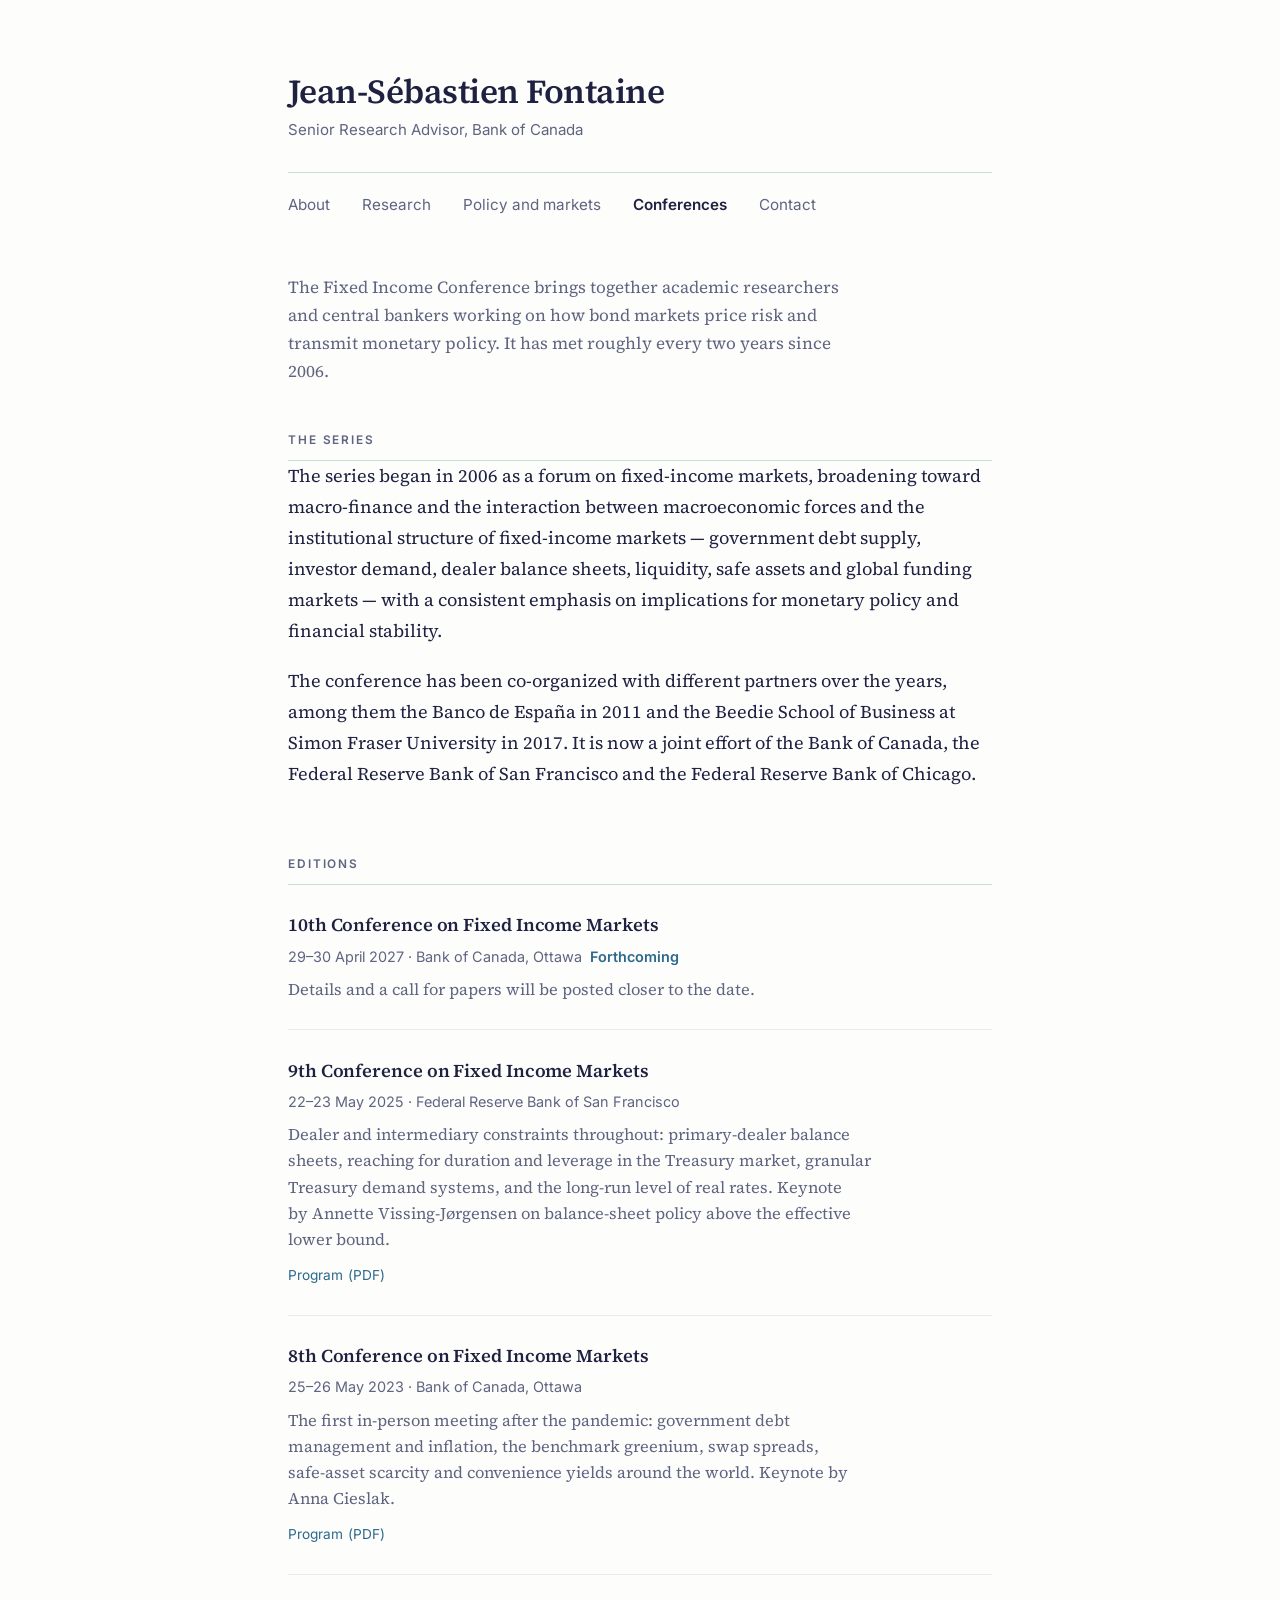
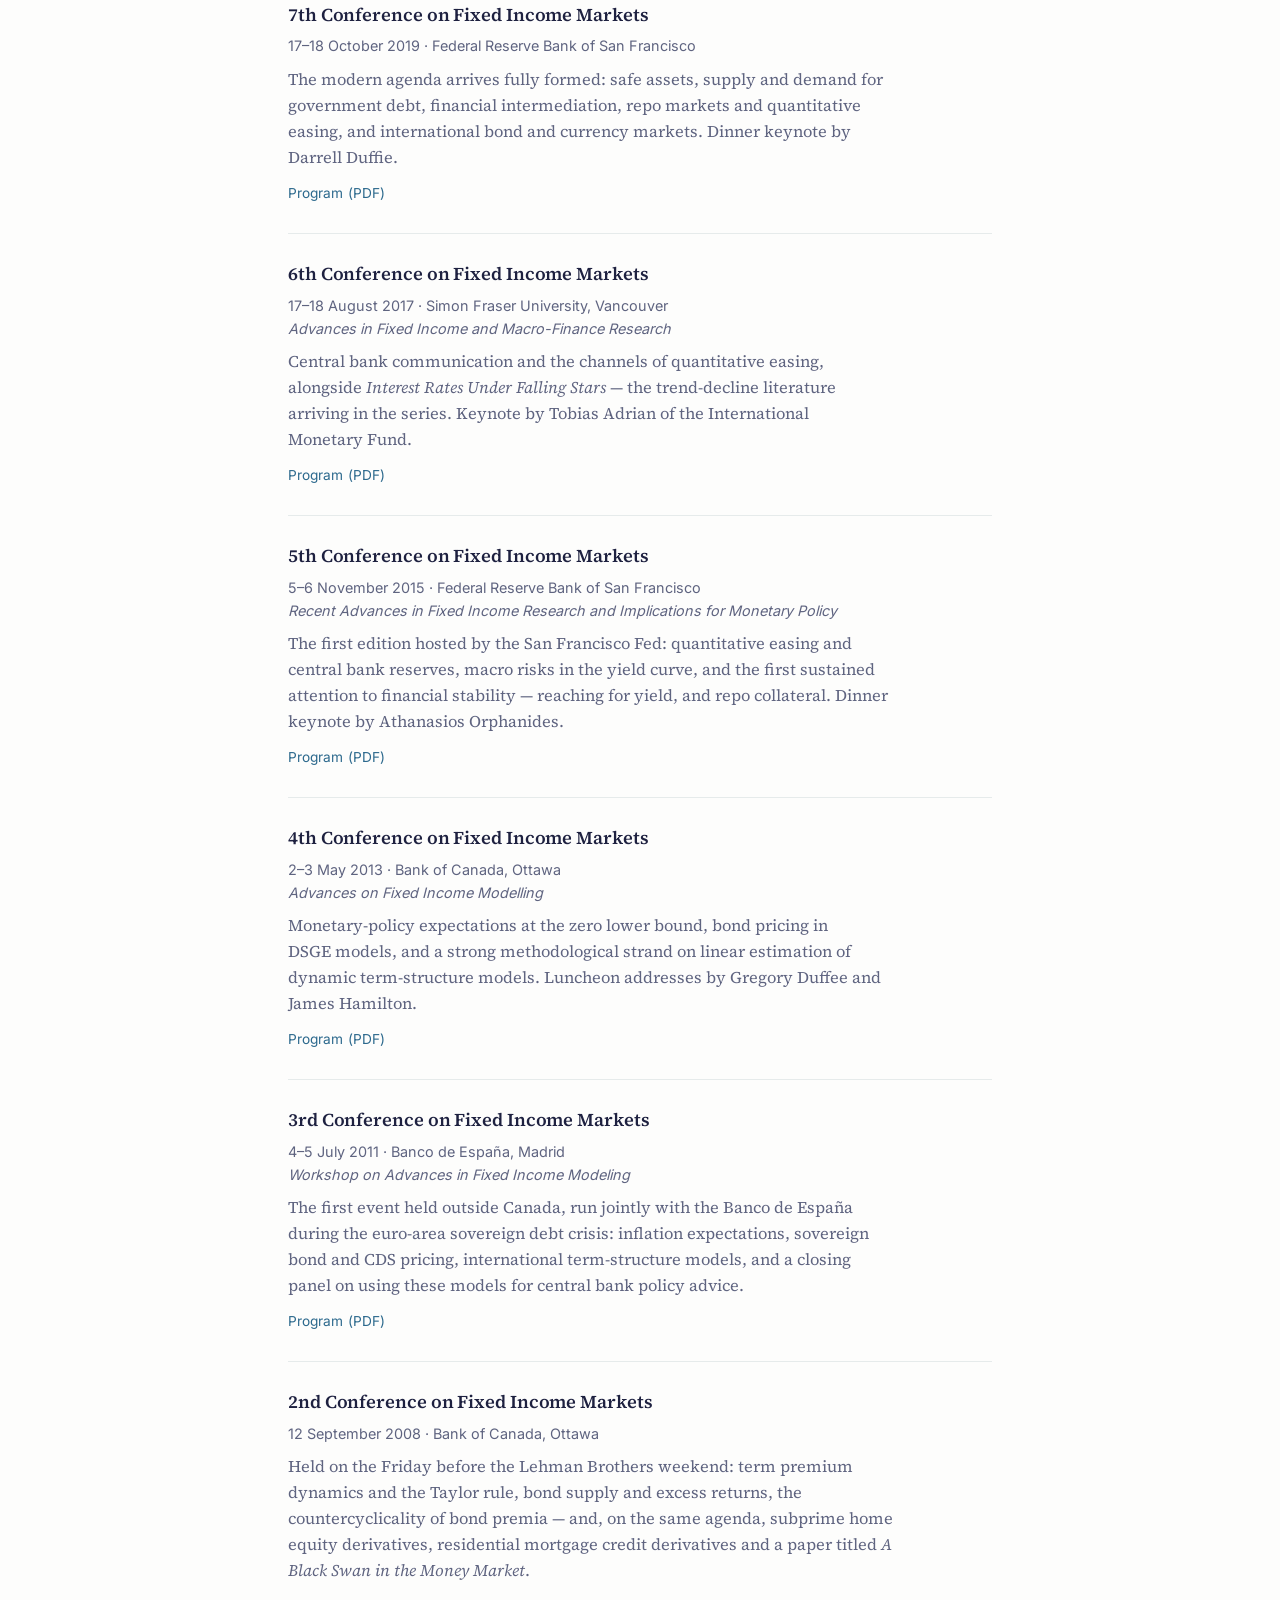
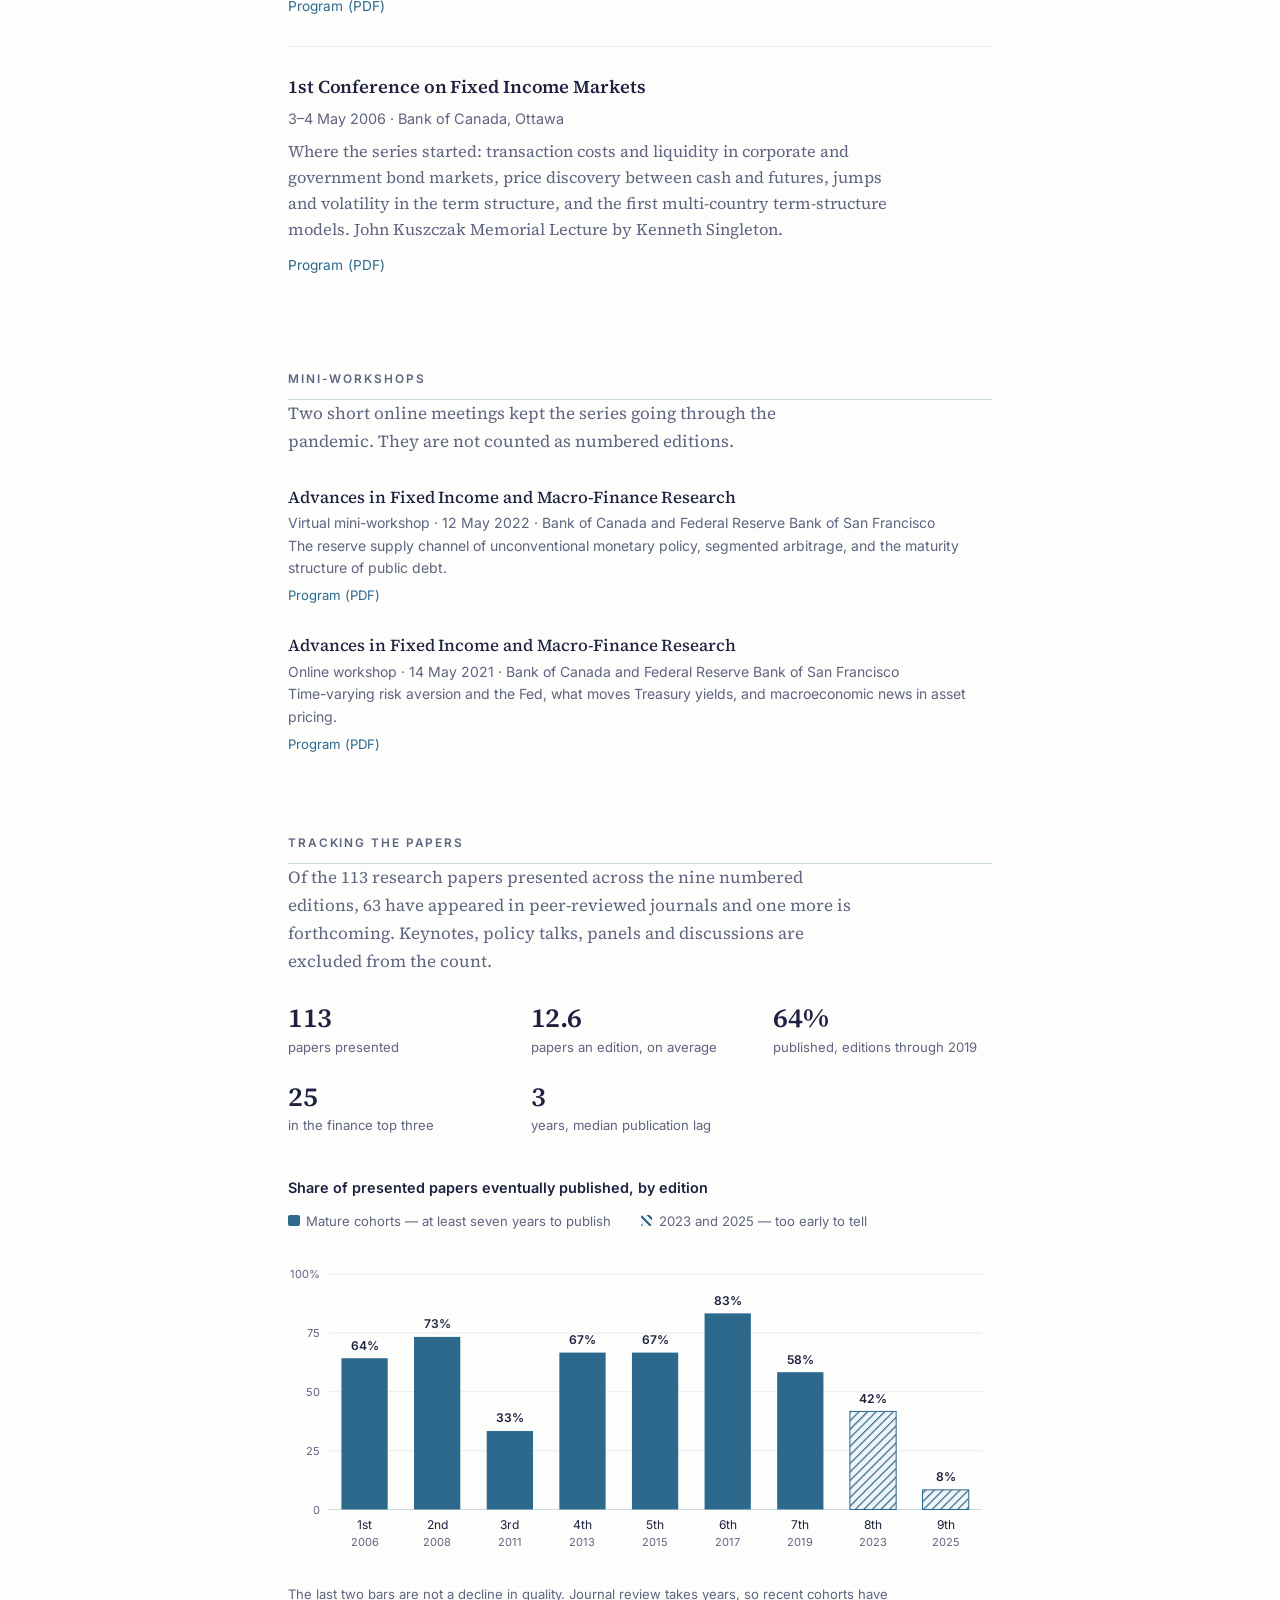
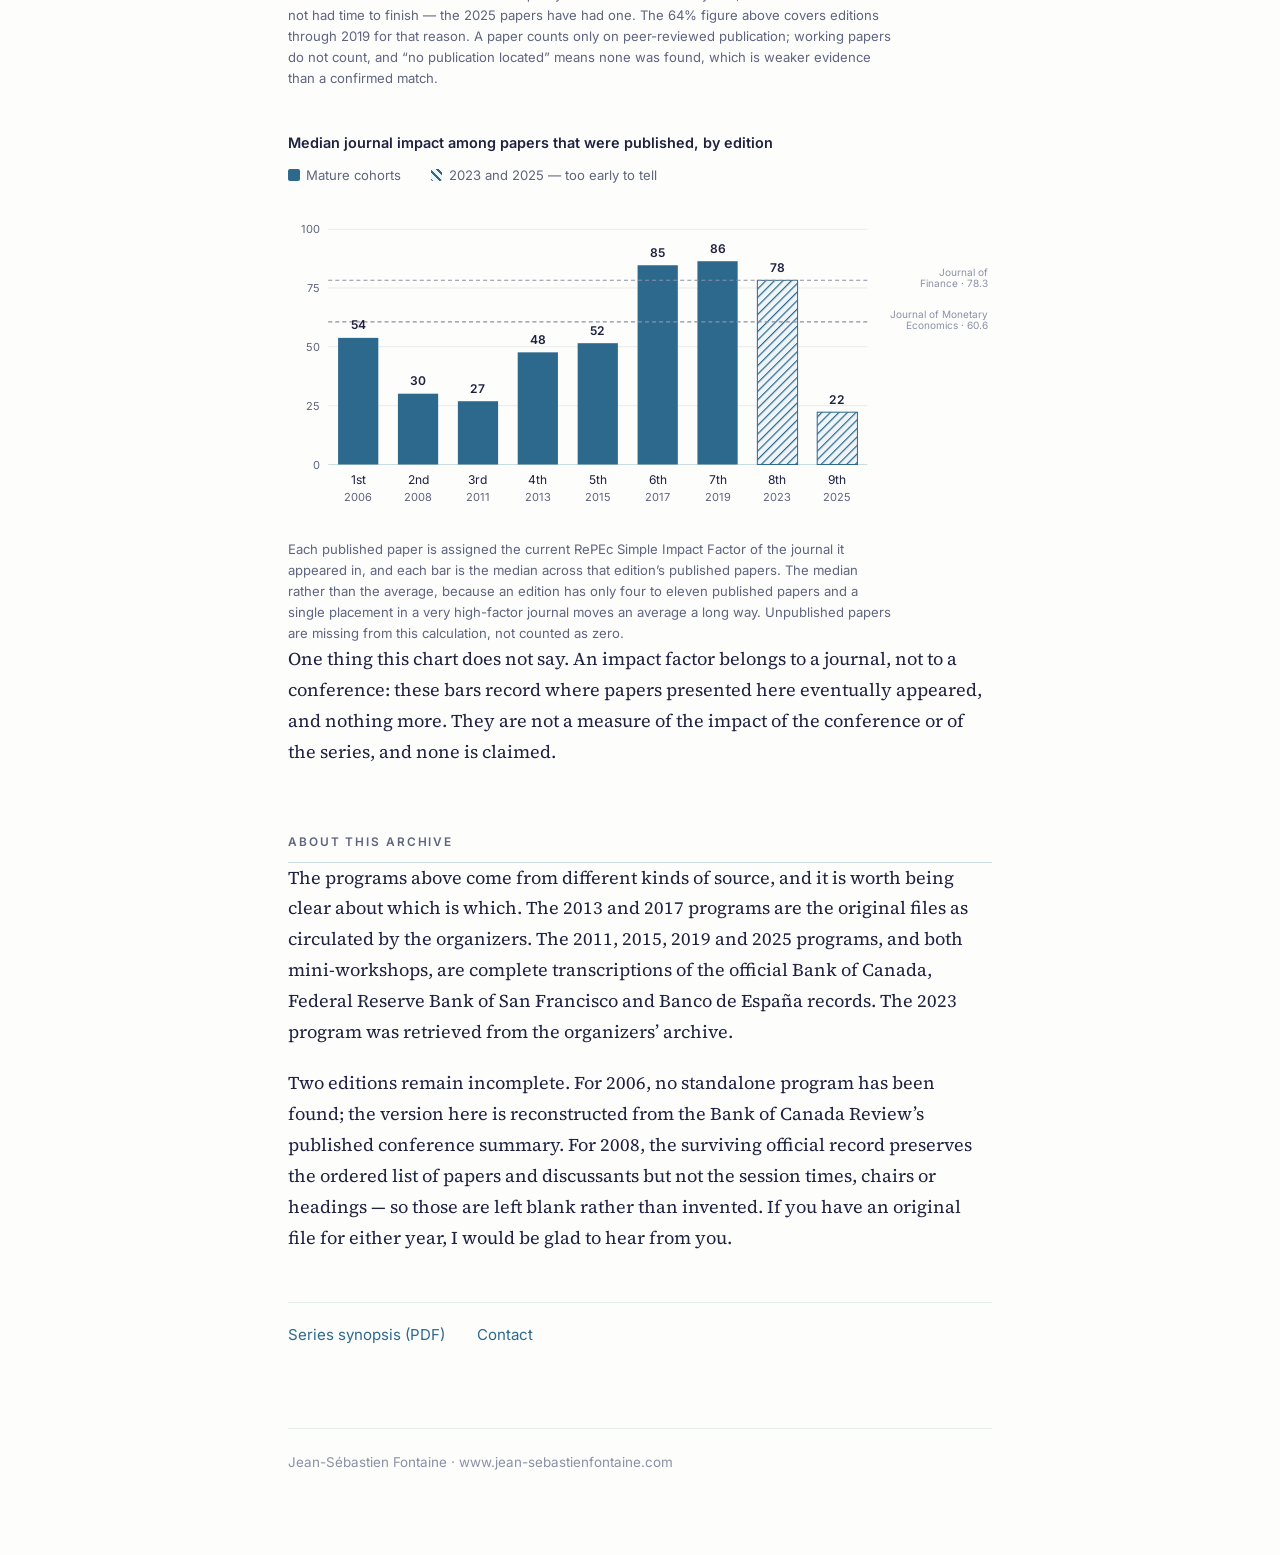
==== conferences.html @ 6f15fa96 "Add a Fixed Income Conference page." ====
<!doctype html>
<html lang="en">
<head>
<meta charset="utf-8">
<meta name="viewport" content="width=device-width, initial-scale=1">
<title>Fixed Income Conference Series — Jean-Sébastien Fontaine</title>
<meta name="description" content="The Bank of Canada / Federal Reserve fixed income conference series, 2006 to 2027: programs, history and publication record.">
<link rel="stylesheet" href="style.css">
</head>
<body>
<div class="wrap">

  <header class="site">
    <h1 class="site-name">Jean-Sébastien Fontaine</h1>
    <p class="site-role">Senior Research Advisor, Bank of Canada</p>
    <nav class="site">
      <a href="index.html">About</a>
      <a href="research.html">Research</a>
      <a href="policy.html">Policy and markets</a>
      <a href="conferences.html" aria-current="page">Conferences</a>
      <a href="contact.html">Contact</a>
    </nav>
  </header>

  <main>

    <p class="lede">
      The Fixed Income Conference brings together academic researchers and central
      bankers working on how bond markets price risk and transmit monetary policy.
      It has met roughly every two years since 2006.
    </p>

    <!-- ============================================================
         THE SERIES
         ============================================================ -->
    <h2 class="section">The series</h2>

    <p>
      The series began in 2006 as a forum on fixed-income markets, broadening
      toward macro-finance and the interaction between macroeconomic forces and
      the institutional structure of fixed-income markets — government debt
      supply, investor demand, dealer balance sheets, liquidity, safe assets and
      global funding markets — with a consistent emphasis on implications for
      monetary policy and financial stability.
    </p>
    <p>
      The conference has been co-organized with different partners over the years,
      among them the Banco de España in 2011 and the Beedie School of Business at
      Simon Fraser University in 2017. It is now a joint effort of the Bank of
      Canada, the Federal Reserve Bank of San Francisco and the Federal Reserve
      Bank of Chicago.
    </p>

    <!-- ============================================================
         EDITIONS — newest first.
         To add the next one: copy the top <li class="paper"> block,
         paste it above the others, and change the words. Put the
         program PDF in the conferences/ folder and point the link at it.
         ============================================================ -->
    <h2 class="section">Editions</h2>
    <ul class="papers">

      <li class="paper">
        <span class="title">10th Conference on Fixed Income Markets</span>
        <span class="meta">
          29–30 April 2027 · Bank of Canada, Ottawa &nbsp;<span class="status">Forthcoming</span>
        </span>
        <span class="blurb">
          Details and a call for papers will be posted closer to the date.
        </span>
      </li>

      <li class="paper">
        <span class="title">9th Conference on Fixed Income Markets</span>
        <span class="meta">22–23 May 2025 · Federal Reserve Bank of San Francisco</span>
        <span class="blurb">
          Dealer and intermediary constraints throughout: primary-dealer balance
          sheets, reaching for duration and leverage in the Treasury market,
          granular Treasury demand systems, and the long-run level of real rates.
          Keynote by Annette Vissing-Jørgensen on balance-sheet policy above the
          effective lower bound.
        </span>
        <span class="actions">
          <a href="conferences/2025-9th-program.pdf" target="_blank" rel="noopener">Program (PDF)</a>
        </span>
      </li>

      <li class="paper">
        <span class="title">8th Conference on Fixed Income Markets</span>
        <span class="meta">25–26 May 2023 · Bank of Canada, Ottawa</span>
        <span class="blurb">
          The first in-person meeting after the pandemic: government debt
          management and inflation, the benchmark greenium, swap spreads,
          safe-asset scarcity and convenience yields around the world. Keynote by
          Anna Cieslak.
        </span>
        <span class="actions">
          <a href="conferences/2023-8th-program.pdf" target="_blank" rel="noopener">Program (PDF)</a>
        </span>
      </li>

      <li class="paper">
        <span class="title">7th Conference on Fixed Income Markets</span>
        <span class="meta">17–18 October 2019 · Federal Reserve Bank of San Francisco</span>
        <span class="blurb">
          The modern agenda arrives fully formed: safe assets, supply and demand
          for government debt, financial intermediation, repo markets and
          quantitative easing, and international bond and currency markets. Dinner
          keynote by Darrell Duffie.
        </span>
        <span class="actions">
          <a href="conferences/2019-7th-program.pdf" target="_blank" rel="noopener">Program (PDF)</a>
        </span>
      </li>

      <li class="paper">
        <span class="title">6th Conference on Fixed Income Markets</span>
        <span class="meta">
          17–18 August 2017 · Simon Fraser University, Vancouver<br>
          <span class="venue">Advances in Fixed Income and Macro-Finance Research</span>
        </span>
        <span class="blurb">
          Central bank communication and the channels of quantitative easing,
          alongside <span class="venue">Interest Rates Under Falling Stars</span> —
          the trend-decline literature arriving in the series. Keynote by Tobias
          Adrian of the International Monetary Fund.
        </span>
        <span class="actions">
          <a href="conferences/2017-6th-program.pdf" target="_blank" rel="noopener">Program (PDF)</a>
        </span>
      </li>

      <li class="paper">
        <span class="title">5th Conference on Fixed Income Markets</span>
        <span class="meta">
          5–6 November 2015 · Federal Reserve Bank of San Francisco<br>
          <span class="venue">Recent Advances in Fixed Income Research and Implications for Monetary Policy</span>
        </span>
        <span class="blurb">
          The first edition hosted by the San Francisco Fed: quantitative easing
          and central bank reserves, macro risks in the yield curve, and the first
          sustained attention to financial stability — reaching for yield, and repo
          collateral. Dinner keynote by Athanasios Orphanides.
        </span>
        <span class="actions">
          <a href="conferences/2015-5th-program.pdf" target="_blank" rel="noopener">Program (PDF)</a>
        </span>
      </li>

      <li class="paper">
        <span class="title">4th Conference on Fixed Income Markets</span>
        <span class="meta">
          2–3 May 2013 · Bank of Canada, Ottawa<br>
          <span class="venue">Advances on Fixed Income Modelling</span>
        </span>
        <span class="blurb">
          Monetary-policy expectations at the zero lower bound, bond pricing in
          DSGE models, and a strong methodological strand on linear estimation of
          dynamic term-structure models. Luncheon addresses by Gregory Duffee and
          James Hamilton.
        </span>
        <span class="actions">
          <a href="conferences/2013-4th-program.pdf" target="_blank" rel="noopener">Program (PDF)</a>
        </span>
      </li>

      <li class="paper">
        <span class="title">3rd Conference on Fixed Income Markets</span>
        <span class="meta">
          4–5 July 2011 · Banco de España, Madrid<br>
          <span class="venue">Workshop on Advances in Fixed Income Modeling</span>
        </span>
        <span class="blurb">
          The first event held outside Canada, run jointly with the Banco de España
          during the euro-area sovereign debt crisis: inflation expectations,
          sovereign bond and CDS pricing, international term-structure models, and
          a closing panel on using these models for central bank policy advice.
        </span>
        <span class="actions">
          <a href="conferences/2011-3rd-program.pdf" target="_blank" rel="noopener">Program (PDF)</a>
        </span>
      </li>

      <li class="paper">
        <span class="title">2nd Conference on Fixed Income Markets</span>
        <span class="meta">12 September 2008 · Bank of Canada, Ottawa</span>
        <span class="blurb">
          Held on the Friday before the Lehman Brothers weekend: term premium
          dynamics and the Taylor rule, bond supply and excess returns, the
          countercyclicality of bond premia — and, on the same agenda, subprime
          home equity derivatives, residential mortgage credit derivatives and a
          paper titled <span class="venue">A Black Swan in the Money Market</span>.
        </span>
        <span class="actions">
          <a href="conferences/2008-2nd-program.pdf" target="_blank" rel="noopener">Program (PDF)</a>
        </span>
      </li>

      <li class="paper">
        <span class="title">1st Conference on Fixed Income Markets</span>
        <span class="meta">3–4 May 2006 · Bank of Canada, Ottawa</span>
        <span class="blurb">
          Where the series started: transaction costs and liquidity in corporate and
          government bond markets, price discovery between cash and futures, jumps
          and volatility in the term structure, and the first multi-country
          term-structure models. John Kuszczak Memorial Lecture by Kenneth
          Singleton.
        </span>
        <span class="actions">
          <a href="conferences/2006-1st-program.pdf" target="_blank" rel="noopener">Program (PDF)</a>
        </span>
      </li>

    </ul>

    <!-- ============================================================
         MINI-WORKSHOPS
         ============================================================ -->
    <h2 class="section">Mini-workshops</h2>
    <p class="lede">
      Two short online meetings kept the series going through the pandemic. They
      are not counted as numbered editions.
    </p>
    <ul class="papers compact">

      <li class="paper">
        <span class="title">Advances in Fixed Income and Macro-Finance Research</span>
        <span class="meta">
          Virtual mini-workshop · 12 May 2022 · Bank of Canada and Federal Reserve Bank of San Francisco<br>
          The reserve supply channel of unconventional monetary policy, segmented
          arbitrage, and the maturity structure of public debt.
        </span>
        <span class="actions">
          <a href="conferences/2022-miniworkshop-program.pdf" target="_blank" rel="noopener">Program (PDF)</a>
        </span>
      </li>

      <li class="paper">
        <span class="title">Advances in Fixed Income and Macro-Finance Research</span>
        <span class="meta">
          Online workshop · 14 May 2021 · Bank of Canada and Federal Reserve Bank of San Francisco<br>
          Time-varying risk aversion and the Fed, what moves Treasury yields, and
          macroeconomic news in asset pricing.
        </span>
        <span class="actions">
          <a href="conferences/2021-workshop-program.pdf" target="_blank" rel="noopener">Program (PDF)</a>
        </span>
      </li>

    </ul>

    <!-- ============================================================
         TRACKING THE PAPERS
         Figures come from an audit of all 113 presented papers,
         status as at 25 August 2026. To update: change the numbers
         in the .stats block and the bar heights in the chart below.
         ============================================================ -->
    <h2 class="section">Tracking the papers</h2>

    <p class="lede">
      Of the 113 research papers presented across the nine numbered editions, 63
      have appeared in peer-reviewed journals and one more is forthcoming. Keynotes,
      policy talks, panels and discussions are excluded from the count.
    </p>

    <ul class="stats">
      <li><span class="stat-n">113</span><span class="stat-l">papers presented</span></li>
      <li><span class="stat-n">12.6</span><span class="stat-l">papers an edition, on average</span></li>
      <li><span class="stat-n">64%</span><span class="stat-l">published, editions through 2019</span></li>
      <li><span class="stat-n">25</span><span class="stat-l">in the finance top three</span></li>
      <li><span class="stat-n">3</span><span class="stat-l">years, median publication lag</span></li>
    </ul>

    <figure class="chart">
      <figcaption class="chart-title">Share of presented papers eventually published, by edition</figcaption>

      <p class="chart-legend">
        <span class="key-item"><span class="key key-solid"></span>Mature cohorts — at least seven years to publish</span>
        <span class="key-item"><span class="key key-open"></span>2023 and 2025 — too early to tell</span>
      </p>

      <svg viewBox="0 0 700 318" role="img"
           aria-label="Bar chart of eventual publication rate by conference edition. 2006, 64 percent. 2008, 73 percent. 2011, 33 percent. 2013, 67 percent. 2015, 67 percent. 2017, 83 percent. 2019, 58 percent. 2023, 42 percent, too early to tell. 2025, 8 percent, too early to tell.">
        <defs>
          <pattern id="hatch" width="6" height="6" patternTransform="rotate(45)" patternUnits="userSpaceOnUse">
            <rect class="hatch-bg" width="6" height="6"></rect>
            <line class="hatch-line" x1="0" y1="0" x2="0" y2="6" stroke-width="2.4"></line>
          </pattern>
        </defs>

        <!-- gridlines -->
        <g class="grid">
          <line x1="40" y1="26"  x2="690" y2="26"></line>
          <line x1="40" y1="84.5"  x2="690" y2="84.5"></line>
          <line x1="40" y1="143" x2="690" y2="143"></line>
          <line x1="40" y1="201.5" x2="690" y2="201.5"></line>
        </g>
        <line class="axis" x1="40" y1="260" x2="690" y2="260"></line>

        <!-- y labels -->
        <g class="ylab">
          <text x="32" y="30">100%</text>
          <text x="32" y="88.5">75</text>
          <text x="32" y="147">50</text>
          <text x="32" y="205.5">25</text>
          <text x="32" y="264">0</text>
        </g>

        <!-- bars -->
        <g>
          <rect class="bar" x="53.1"  y="109.6" width="46" height="150.4"></rect>
          <rect class="bar" x="125.3" y="88.4"  width="46" height="171.6"></rect>
          <rect class="bar" x="197.6" y="182.0" width="46" height="78.0"></rect>
          <rect class="bar" x="269.8" y="104.0" width="46" height="156.0"></rect>
          <rect class="bar" x="342.0" y="104.0" width="46" height="156.0"></rect>
          <rect class="bar" x="414.2" y="65.0"  width="46" height="195.0"></rect>
          <rect class="bar" x="486.4" y="123.5" width="46" height="136.5"></rect>
          <rect class="bar bar-open" x="558.7" y="162.5" width="46" height="97.5"></rect>
          <rect class="bar bar-open" x="630.9" y="240.5" width="46" height="19.5"></rect>
        </g>

        <!-- value labels -->
        <g class="val">
          <text x="76.1"  y="101">64%</text>
          <text x="148.3" y="79.8">73%</text>
          <text x="220.6" y="173.4">33%</text>
          <text x="292.8" y="95.4">67%</text>
          <text x="365.0" y="95.4">67%</text>
          <text x="437.2" y="56.4">83%</text>
          <text x="509.4" y="114.9">58%</text>
          <text x="581.7" y="153.9">42%</text>
          <text x="653.9" y="231.9">8%</text>
        </g>

        <!-- x labels -->
        <g class="xlab">
          <text x="76.1"  y="279">1st</text><text x="76.1"  y="296" class="xyear">2006</text>
          <text x="148.3" y="279">2nd</text><text x="148.3" y="296" class="xyear">2008</text>
          <text x="220.6" y="279">3rd</text><text x="220.6" y="296" class="xyear">2011</text>
          <text x="292.8" y="279">4th</text><text x="292.8" y="296" class="xyear">2013</text>
          <text x="365.0" y="279">5th</text><text x="365.0" y="296" class="xyear">2015</text>
          <text x="437.2" y="279">6th</text><text x="437.2" y="296" class="xyear">2017</text>
          <text x="509.4" y="279">7th</text><text x="509.4" y="296" class="xyear">2019</text>
          <text x="581.7" y="279">8th</text><text x="581.7" y="296" class="xyear">2023</text>
          <text x="653.9" y="279">9th</text><text x="653.9" y="296" class="xyear">2025</text>
        </g>
      </svg>

      <figcaption class="chart-note">
        The last two bars are not a decline in quality. Journal review takes years,
        so recent cohorts have not had time to finish — the 2025 papers have had one.
        The 64% figure above covers editions through 2019 for that reason. A paper
        counts only on peer-reviewed publication; working papers do not count, and
        &ldquo;no publication located&rdquo; means none was found, which is weaker
        evidence than a confirmed match.
      </figcaption>
    </figure>

    <figure class="chart">
      <figcaption class="chart-title">Median journal impact among papers that were published, by edition</figcaption>

      <p class="chart-legend">
        <span class="key-item"><span class="key key-solid"></span>Mature cohorts</span>
        <span class="key-item"><span class="key key-open"></span>2023 and 2025 — too early to tell</span>
      </p>

      <svg viewBox="0 0 700 318" role="img"
           aria-label="Bar chart of median RePEc Simple Impact Factor among published papers, by conference edition, with reference lines for the Journal of Finance at 78.3 and the Journal of Monetary Economics at 60.6. 2006, 54. 2008, 30. 2011, 27. 2013, 48. 2015, 52. 2017, 85. 2019, 86. 2023, 78, too early to tell. 2025, 22, too early to tell.">
        <g class="grid">
          <line x1="40" y1="26"    x2="576" y2="26"></line>
          <line x1="40" y1="84.5"  x2="576" y2="84.5"></line>
          <line x1="40" y1="143"   x2="576" y2="143"></line>
          <line x1="40" y1="201.5" x2="576" y2="201.5"></line>
        </g>
        <line class="axis" x1="40" y1="260" x2="576" y2="260"></line>

        <g class="ylab">
          <text x="32" y="30">100</text>
          <text x="32" y="88.5">75</text>
          <text x="32" y="147">50</text>
          <text x="32" y="205.5">25</text>
          <text x="32" y="264">0</text>
        </g>

        <!-- bars -->
        <g>
          <rect class="bar" x="49.8"  y="134.1" width="40" height="125.9"></rect>
          <rect class="bar" x="109.3" y="189.6" width="40" height="70.4"></rect>
          <rect class="bar" x="168.9" y="197.1" width="40" height="62.9"></rect>
          <rect class="bar" x="228.4" y="148.5" width="40" height="111.5"></rect>
          <rect class="bar" x="288.0" y="139.4" width="40" height="120.6"></rect>
          <rect class="bar" x="347.6" y="61.9"  width="40" height="198.1"></rect>
          <rect class="bar" x="407.1" y="57.9"  width="40" height="202.1"></rect>
          <rect class="bar bar-open" x="466.7" y="76.9" width="40" height="183.1"></rect>
          <rect class="bar bar-open" x="526.2" y="208.0" width="40" height="52.0"></rect>
        </g>

        <!-- reference journals -->
        <g class="ref">
          <line x1="40" y1="76.9"  x2="576" y2="76.9"></line>
          <text x="696" y="73">Journal of</text>
          <text x="696" y="84">Finance &middot; 78.3</text>
          <line x1="40" y1="118.2" x2="576" y2="118.2"></line>
          <text x="696" y="114">Journal of Monetary</text>
          <text x="696" y="125">Economics &middot; 60.6</text>
        </g>

        <g class="val">
          <text x="69.8"  y="125.5">54</text>
          <text x="129.3" y="181.0">30</text>
          <text x="188.9" y="188.5">27</text>
          <text x="248.4" y="139.9">48</text>
          <text x="308.0" y="130.8">52</text>
          <text x="367.6" y="53.3">85</text>
          <text x="427.1" y="49.3">86</text>
          <text x="486.7" y="68.3">78</text>
          <text x="546.2" y="199.4">22</text>
        </g>

        <g class="xlab">
          <text x="69.8"  y="279">1st</text><text x="69.8"  y="296" class="xyear">2006</text>
          <text x="129.3" y="279">2nd</text><text x="129.3" y="296" class="xyear">2008</text>
          <text x="188.9" y="279">3rd</text><text x="188.9" y="296" class="xyear">2011</text>
          <text x="248.4" y="279">4th</text><text x="248.4" y="296" class="xyear">2013</text>
          <text x="308.0" y="279">5th</text><text x="308.0" y="296" class="xyear">2015</text>
          <text x="367.6" y="279">6th</text><text x="367.6" y="296" class="xyear">2017</text>
          <text x="427.1" y="279">7th</text><text x="427.1" y="296" class="xyear">2019</text>
          <text x="486.7" y="279">8th</text><text x="486.7" y="296" class="xyear">2023</text>
          <text x="546.2" y="279">9th</text><text x="546.2" y="296" class="xyear">2025</text>
        </g>
      </svg>

      <figcaption class="chart-note">
        Each published paper is assigned the current RePEc Simple Impact Factor of
        the journal it appeared in, and each bar is the median across that
        edition&rsquo;s published papers. The median rather than the average,
        because an edition has only four to eleven published papers and a single
        placement in a very high-factor journal moves an average a long way.
        Unpublished papers are missing from this calculation, not counted as zero.
      </figcaption>
    </figure>

    <p>
      One thing this chart does not say. An impact factor belongs to a journal, not
      to a conference: these bars record where papers presented here eventually
      appeared, and nothing more. They are not a measure of the impact of the
      conference or of the series, and none is claimed.
    </p>

    <!-- ============================================================
         ABOUT THIS ARCHIVE
         ============================================================ -->
    <h2 class="section">About this archive</h2>

    <p>
      The programs above come from different kinds of source, and it is worth being
      clear about which is which. The 2013 and 2017 programs are the original files
      as circulated by the organizers. The 2011, 2015, 2019 and 2025 programs, and
      both mini-workshops, are complete transcriptions of the official Bank of
      Canada, Federal Reserve Bank of San Francisco and Banco de España records.
      The 2023 program was retrieved from the organizers&rsquo; archive.
    </p>
    <p>
      Two editions remain incomplete. For 2006, no standalone program has been
      found; the version here is reconstructed from the Bank of Canada Review&rsquo;s
      published conference summary. For 2008, the surviving official record
      preserves the ordered list of papers and discussants but not the session
      times, chairs or headings — so those are left blank rather than invented.
      If you have an original file for either year, I would be glad to hear from you.
    </p>

    <ul class="links">
      <li><a href="conferences/series-synopsis.pdf" target="_blank" rel="noopener">Series synopsis (PDF)</a></li>
      <li><a href="contact.html">Contact</a></li>
    </ul>

  </main>

  <footer class="site">
    Jean-Sébastien Fontaine &middot; www.jean-sebastienfontaine.com
  </footer>

</div>
</body>
</html>
---- style.css ----
/* ------------------------------------------------------------------
   jean-sebastienfontaine.com
   One stylesheet for the whole site. No frameworks, no dependencies.
   Fonts are served from your own server (see /fonts), so this page
   makes no requests to anyone else.
   ------------------------------------------------------------------ */

/* ---------- fonts ---------- */

/* Source Serif 4 — body text, headings, paper titles. Variable weight. */
@font-face {
  font-family: 'Source Serif 4';
  font-style: normal;
  font-weight: 200 900;
  font-display: swap;
  src: url('fonts/source-serif-4.woff2') format('woff2');
  unicode-range: U+0000-00FF, U+0131, U+0152-0153, U+02BB-02BC, U+02C6,
                 U+02DA, U+02DC, U+2000-206F, U+2074, U+20AC, U+2122,
                 U+2191, U+2193, U+2212, U+2215, U+FEFF, U+FFFD;
}
@font-face {
  font-family: 'Source Serif 4';
  font-style: normal;
  font-weight: 200 900;
  font-display: swap;
  src: url('fonts/source-serif-4-ext.woff2') format('woff2');
  unicode-range: U+0100-024F, U+0259, U+1E00-1EFF, U+2020, U+20A0-20AB,
                 U+20AD-20CF, U+2113, U+2C60-2C7F, U+A720-A7FF;
}
@font-face {
  font-family: 'Source Serif 4';
  font-style: italic;
  font-weight: 200 900;
  font-display: swap;
  src: url('fonts/source-serif-4-italic.woff2') format('woff2');
}

/* Inter — navigation, labels, citation metadata. */
@font-face {
  font-family: 'Inter';
  font-style: normal;
  font-weight: 400;
  font-display: swap;
  src: url('fonts/inter-400.woff2') format('woff2');
  unicode-range: U+0000-00FF, U+0131, U+0152-0153, U+02BB-02BC, U+02C6,
                 U+02DA, U+02DC, U+2000-206F, U+2074, U+20AC, U+2122,
                 U+2191, U+2193, U+2212, U+2215, U+FEFF, U+FFFD;
}
@font-face {
  font-family: 'Inter';
  font-style: normal;
  font-weight: 600;
  font-display: swap;
  src: url('fonts/inter-600.woff2') format('woff2');
  unicode-range: U+0000-00FF, U+0131, U+0152-0153, U+02BB-02BC, U+02C6,
                 U+02DA, U+02DC, U+2000-206F, U+2074, U+20AC, U+2122,
                 U+2191, U+2193, U+2212, U+2215, U+FEFF, U+FFFD;
}
@font-face {
  font-family: 'Inter'; font-style: normal; font-weight: 400;
  font-display: swap;
  src: url('fonts/inter-ext-400.woff2') format('woff2');
  unicode-range: U+0100-024F, U+0259, U+1E00-1EFF, U+2020, U+20A0-20AB,
                 U+20AD-20CF, U+2113, U+2C60-2C7F, U+A720-A7FF;
}
@font-face {
  font-family: 'Inter'; font-style: normal; font-weight: 600;
  font-display: swap;
  src: url('fonts/inter-ext-600.woff2') format('woff2');
  unicode-range: U+0100-024F, U+0259, U+1E00-1EFF, U+2020, U+20A0-20AB,
                 U+20AD-20CF, U+2113, U+2C60-2C7F, U+A720-A7FF;
}

/* ---------- design tokens ---------- */

:root {
  --ink:       #1e2140;   /* main text                                */
  --ink-soft:  #5f6480;   /* authors, journals, dates                 */
  --ink-faint: #8b90a6;   /* footer                                   */
  --accent:    #2c698d;   /* links — your original blue               */
  --rule:      #e6ebeb;   /* hairlines                                */
  --rule-firm: #cbdcdc;   /* section rules, slightly teal             */
  --page:      #fdfdfc;   /* a hair off pure white, easier on the eye */

  --serif: 'Source Serif 4', Georgia, 'Times New Roman', serif;
  --sans:  'Inter', -apple-system, BlinkMacSystemFont, 'Segoe UI',
           Roboto, 'Helvetica Neue', Arial, sans-serif;

  --measure: 44rem;
}

/* ---------- base ---------- */

*, *::before, *::after { box-sizing: border-box; }

html {
  -webkit-text-size-adjust: 100%;
  scroll-behavior: smooth;
}

body {
  margin: 0;
  padding: 0 2rem;
  background: var(--page);
  color: var(--ink);
  font-family: var(--serif);
  font-size: 1.125rem;      /* 18px */
  line-height: 1.72;
  font-feature-settings: 'kern' 1, 'liga' 1;
  -webkit-font-smoothing: antialiased;
  -moz-osx-font-smoothing: grayscale;
}

.wrap {
  max-width: var(--measure);
  margin: 0 auto;
  padding: 4.5rem 0 5rem;
}

p { margin: 0 0 1.25rem; }
p:last-child { margin-bottom: 0; }

a {
  color: var(--accent);
  text-decoration: none;
  text-underline-offset: 0.18em;
  text-decoration-thickness: 1px;
  transition: color 0.12s ease;
}
a:hover, a:focus-visible { text-decoration: underline; }

:focus-visible { outline: 2px solid var(--accent); outline-offset: 3px; }

/* ---------- masthead ---------- */

header.site { margin-bottom: 3.5rem; }

.site-name {
  margin: 0;
  font-family: var(--serif);
  font-size: 2.1rem;
  font-weight: 600;
  line-height: 1.15;
  letter-spacing: -0.015em;
}

.site-role {
  margin: 0.55rem 0 0;
  font-family: var(--sans);
  font-size: 0.94rem;
  font-weight: 400;
  line-height: 1.5;
  color: var(--ink-soft);
}

nav.site {
  margin-top: 1.9rem;
  padding-top: 1.15rem;
  border-top: 1px solid var(--rule-firm);
  display: flex;
  flex-wrap: wrap;
  gap: 2rem;
  font-family: var(--sans);
  font-size: 0.95rem;
}

nav.site a { color: var(--ink-soft); }
nav.site a:hover { color: var(--accent); }
nav.site a[aria-current="page"] {
  color: var(--ink);
  font-weight: 600;
}

/* ---------- about page ---------- */

.intro {
  display: flex;
  gap: 2.5rem;
  align-items: flex-start;
}

/* The portrait, and the photo hiding behind it.
   A hidden checkbox drives the swap — no JavaScript involved. */

.photo-toggle { display: none; }

.photo-swap {
  flex: 0 0 auto;
  display: block;
  cursor: pointer;
  border-radius: 50%;
}
.photo-swap:focus-within { outline: 2px solid var(--accent); outline-offset: 3px; }

.photo-swap img {
  display: block;
  width: 158px;
  height: 158px;
  border-radius: 50%;
  object-fit: cover;
}

.photo-swap .photo-a { object-position: center center; }
.photo-swap .photo-b { display: none; object-position: 42% 42%; }

.photo-toggle:checked + .photo-swap .photo-a { display: none; }
.photo-toggle:checked + .photo-swap .photo-b { display: block; }

/* Text for screen readers only — visible to assistive software, not on screen */
.sr-only {
  position: absolute;
  width: 1px; height: 1px;
  padding: 0; margin: -1px;
  overflow: hidden;
  clip: rect(0 0 0 0);
  white-space: nowrap;
  border: 0;
}

.intro > div { max-width: 34rem; }

.links {
  margin: 3rem 0 0;
  padding: 1.2rem 0 0;
  border-top: 1px solid var(--rule);
  list-style: none;
  display: flex;
  flex-wrap: wrap;
  gap: 2rem;
  font-family: var(--sans);
  font-size: 0.94rem;
}
.links li { margin: 0; }

/* ---------- research / policy pages ---------- */

.lede {
  margin: 0 0 1rem;
  max-width: 36rem;
  color: var(--ink-soft);
  font-size: 1.06rem;
  line-height: 1.65;
}

/* ---------- sections ---------- */

h2.section {
  margin: 4rem 0 0;
  padding-bottom: 0.6rem;
  border-bottom: 1px solid var(--rule-firm);
  font-family: var(--sans);
  font-size: 0.74rem;
  font-weight: 600;
  letter-spacing: 0.16em;
  text-transform: uppercase;
  color: var(--ink-soft);
}
h2.section:first-of-type { margin-top: 1rem; }
p.lede + h2.section { margin-top: 2.75rem; }

h3.subhead {
  margin: 2.5rem 0 0;
  font-family: var(--sans);
  font-size: 0.9rem;
  font-weight: 600;
  letter-spacing: 0.01em;
  color: var(--ink);
}

ul.papers { margin: 0; padding: 0; list-style: none; }

.paper {
  padding: 1.7rem 0;
  border-bottom: 1px solid var(--rule);
}
.paper:last-child { border-bottom: none; }

.paper .title {
  display: block;
  font-family: var(--serif);
  font-size: 1.135rem;
  font-weight: 600;
  line-height: 1.45;
  letter-spacing: -0.005em;
  text-wrap: pretty;
}

/* A linked title stays a title: it takes the text colour, and only
   reveals itself as a link on hover. Keeps long lists calm. */
.paper .title a {
  color: inherit;
  text-decoration: none;
}
.paper .title a:hover,
.paper .title a:focus-visible {
  color: var(--accent);
  text-decoration: underline;
  text-decoration-thickness: 1px;
}

.paper .meta {
  display: block;
  margin-top: 0.4rem;
  font-family: var(--sans);
  font-size: 0.9rem;
  line-height: 1.6;
  color: var(--ink-soft);
}

.paper .venue { font-style: italic; }

.paper .status {
  font-style: normal;
  font-weight: 600;
  color: var(--accent);
}

.paper .actions {
  margin-top: 0.75rem;
  display: flex;
  flex-wrap: wrap;
  gap: 1.4rem;
  font-family: var(--sans);
  font-size: 0.855rem;
  letter-spacing: 0.005em;
}

/* the compact Bank of Canada listing */
.compact .paper .actions { margin-top: 0.3rem; font-size: 0.82rem; }
.compact { margin-top: 0.4rem; }
.compact .paper { padding: 0.85rem 0; border-bottom: none; }
.compact .paper .title { font-size: 1.05rem; font-weight: 500; }
.compact .paper .meta { margin-top: 0.15rem; font-size: 0.875rem; }

/* ---------- contact ---------- */

.portrait-figure {
  margin: 3rem 0 0;
  padding-top: 2rem;
  border-top: 1px solid var(--rule);
}
.portrait-figure img {
  display: block;
  width: 100%;
  max-width: 26rem;   /* kept modest — it is a photograph, not a hero image */
  height: auto;
  border-radius: 2px;
}
.portrait-figure figcaption {
  margin-top: 0.7rem;
  font-family: var(--sans);
  font-size: 0.86rem;
  color: var(--ink-soft);
}

.contact p { margin: 0 0 1.1rem; }

/* ---------- footer ---------- */

footer.site {
  margin-top: 5rem;
  padding-top: 1.4rem;
  border-top: 1px solid var(--rule);
  font-family: var(--sans);
  font-size: 0.84rem;
  color: var(--ink-faint);
}

/* ------------------------------------------------------------------
   Phones and narrow windows — the part the old site never had.
   ------------------------------------------------------------------ */

@media (max-width: 44rem) {
  body { padding: 0 1.35rem; font-size: 1.0625rem; }
  .wrap { padding: 2.75rem 0 3.5rem; }

  header.site { margin-bottom: 2.5rem; }
  .site-name { font-size: 1.72rem; }
  nav.site { margin-top: 1.5rem; gap: 1.5rem; }

  .intro { flex-direction: column; gap: 1.5rem; }
  .photo-swap img { width: 124px; height: 124px; }

  .links { gap: 1.3rem; }
  h2.section { margin-top: 3rem; }
  .paper { padding: 1.45rem 0; }
  .paper .title { font-size: 1.08rem; }
}

/* Readers who prefer less motion */
@media (prefers-reduced-motion: reduce) {
  html { scroll-behavior: auto; }
  * { transition: none !important; }
}

/* ------------------------------------------------------------------
   Conference series page
   Added August 2026. Nothing above this line was changed.
   ------------------------------------------------------------------ */

/* A sentence describing an entry. Serif, so it reads as prose rather
   than as metadata. */
.blurb {
  display: block;
  margin-top: 0.5rem;
  max-width: 38rem;
  color: var(--ink-soft);
  font-size: 1.02rem;
  line-height: 1.6;
  text-wrap: pretty;
}

/* The four figures above the chart. */
ul.stats {
  margin: 1.7rem 0 0;
  padding: 0;
  list-style: none;
  display: grid;
  grid-template-columns: repeat(3, 1fr);
  gap: 1.6rem 1.5rem;
}
ul.stats li { margin: 0; }

.stat-n {
  display: block;
  font-family: var(--serif);
  font-size: 1.7rem;
  font-weight: 600;
  line-height: 1.1;
  letter-spacing: -0.015em;
  color: var(--ink);
}
.stat-l {
  display: block;
  margin-top: 0.3rem;
  font-family: var(--sans);
  font-size: 0.82rem;
  line-height: 1.4;
  color: var(--ink-soft);
}

/* The chart is drawn in the page as SVG — it stays sharp at any size,
   costs no extra file, and picks up the colours above automatically.
   To update it, change the bar heights and the labels in the HTML. */
figure.chart { margin: 2.6rem 0 0; }
figure.chart svg { display: block; width: 100%; height: auto; }

.chart-title {
  font-family: var(--sans);
  font-size: 0.9rem;
  font-weight: 600;
  color: var(--ink);
}

.chart-legend {
  margin: 0.55rem 0 1rem;
  font-family: var(--sans);
  font-size: 0.82rem;
  color: var(--ink-soft);
}
.key-item { display: inline-block; margin-right: 1.6rem; }
.key {
  display: inline-block;
  width: 0.72rem;
  height: 0.72rem;
  margin-right: 0.42rem;
  vertical-align: -0.02rem;
  border-radius: 2px;
}
.key-solid { background: var(--accent); }
.key-open {
  background-color: #eef4f7;
  background-image: repeating-linear-gradient(
    45deg, var(--accent) 0 2px, #eef4f7 2px 6px);
}

.chart-note {
  margin-top: 1rem;
  max-width: 38rem;
  font-family: var(--sans);
  font-size: 0.82rem;
  line-height: 1.6;
  color: var(--ink-soft);
}

figure.chart .grid line { stroke: var(--rule); stroke-width: 1; }
figure.chart .axis      { stroke: var(--rule-firm); stroke-width: 1; }
figure.chart .bar       { fill: var(--accent); }
figure.chart .bar-open  { fill: url(#hatch); stroke: var(--accent); stroke-width: 1; }
figure.chart .hatch-bg  { fill: #eef4f7; }
figure.chart .hatch-line { stroke: var(--accent); }

/* Reference lines — the two journals the cohort averages are compared against. */
figure.chart .ref line {
  stroke: var(--ink-faint);
  stroke-width: 1;
  stroke-dasharray: 4 3;
}
/* Anchored to the right edge so they grow inward — they can never be
   clipped, whatever the font size. */
figure.chart .ref text {
  font-size: 10px;
  fill: var(--ink-faint);
  text-anchor: end;
}

figure.chart text { font-family: var(--sans); fill: var(--ink-soft); }
figure.chart .ylab text { font-size: 11px; text-anchor: end; }
figure.chart .val  text { font-size: 12px; font-weight: 600; text-anchor: middle;
                          fill: var(--ink); }
figure.chart .xlab text { font-size: 12px; text-anchor: middle; fill: var(--ink); }
figure.chart .xlab .xyear { font-size: 11px; font-weight: 400; fill: var(--ink-soft); }

@media (max-width: 44rem) {
  ul.stats { grid-template-columns: repeat(2, 1fr); gap: 1.3rem; }
  .stat-n  { font-size: 1.5rem; }
  .blurb   { font-size: 0.99rem; }
  .key-item { margin-right: 0; display: block; margin-bottom: 0.3rem; }
  /* The chart shrinks with the screen, so the smallest labels need a nudge
     to stay readable. 12px is the widest that still fits the right margin. */
  figure.chart .ref text { font-size: 12px; }
}
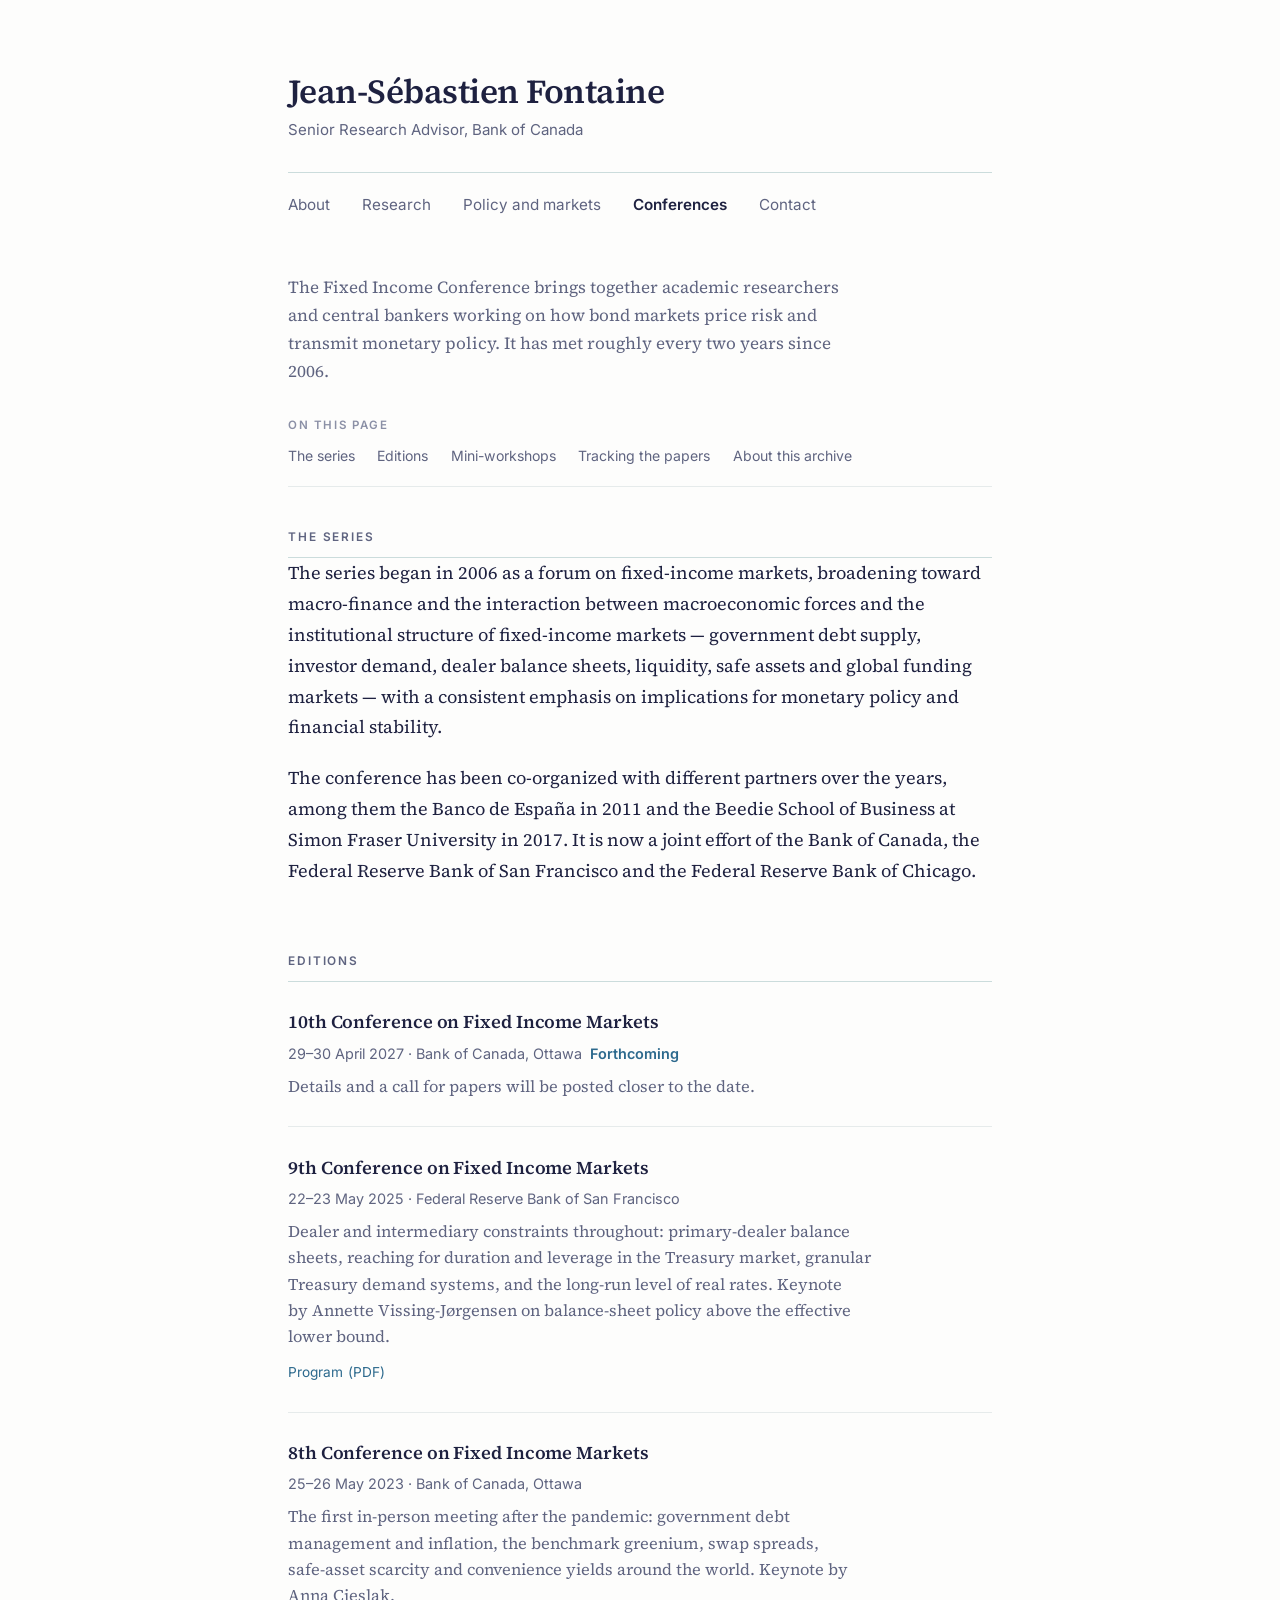
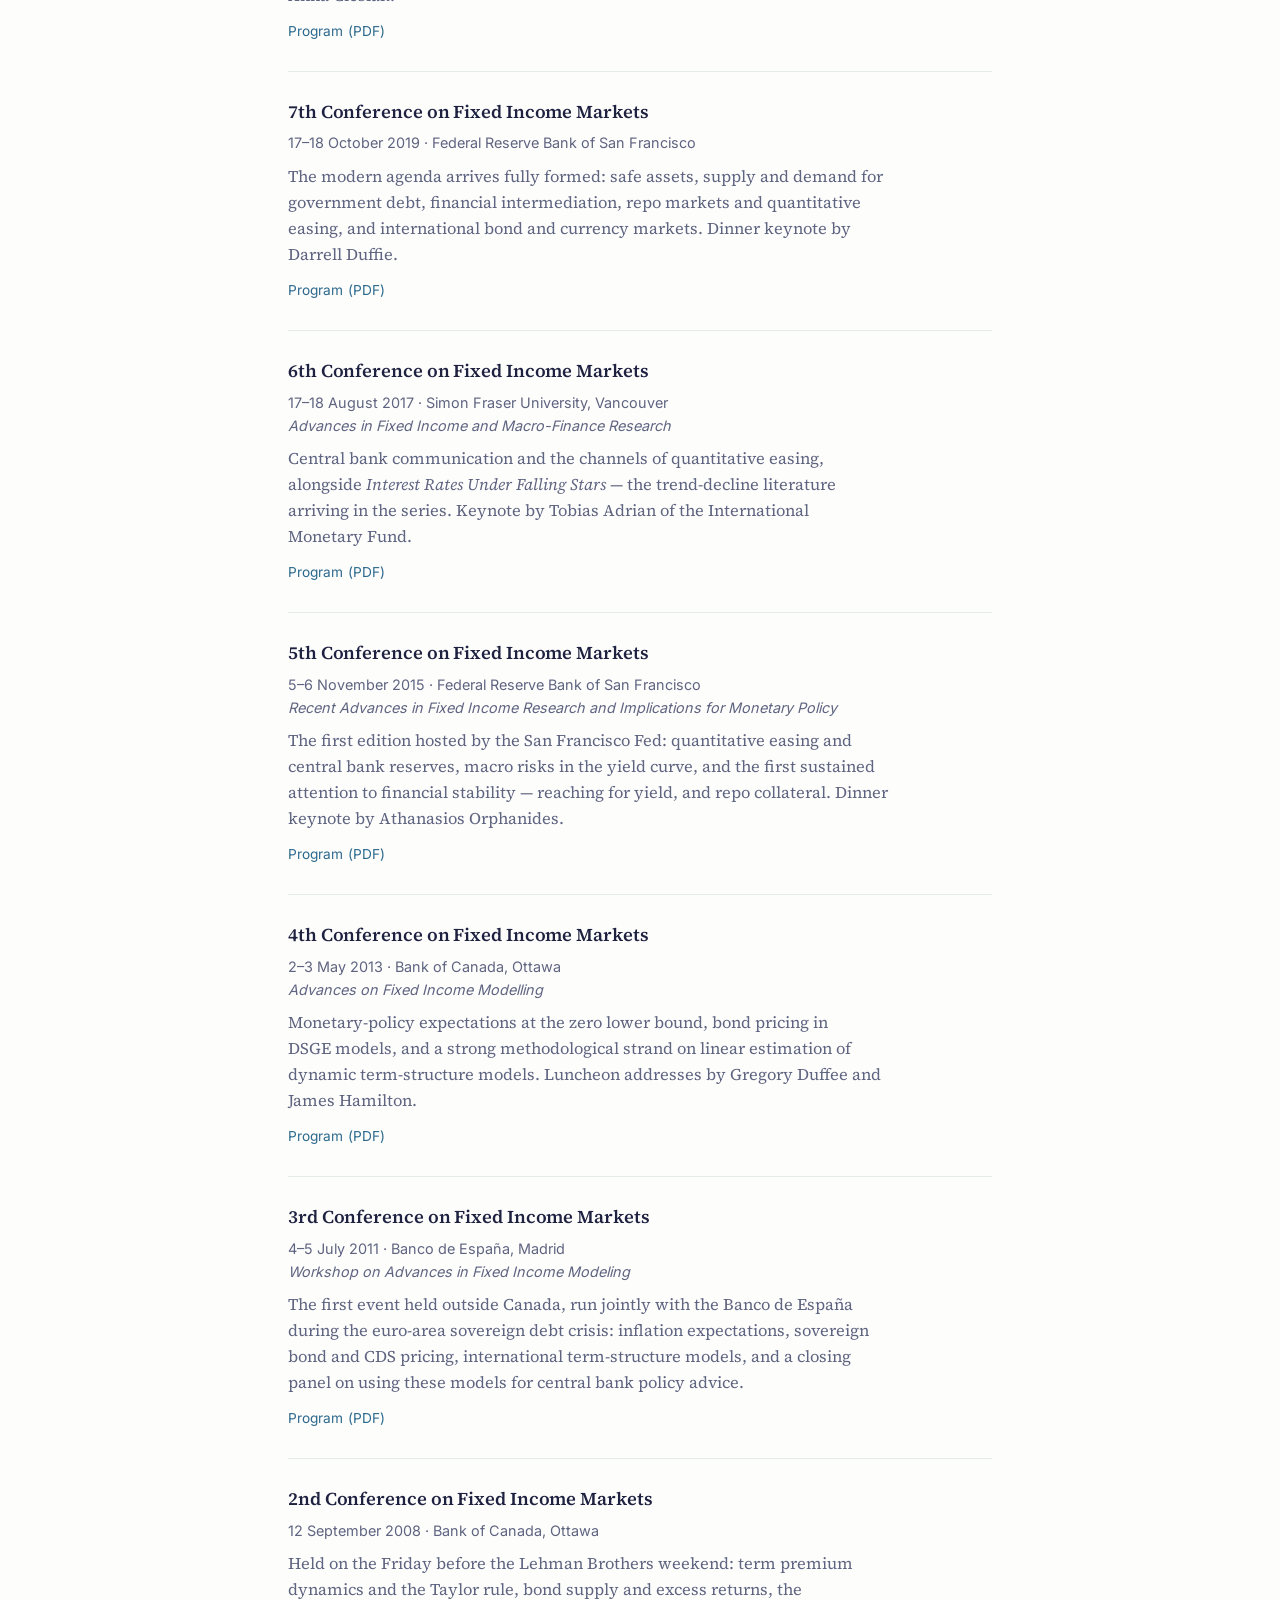
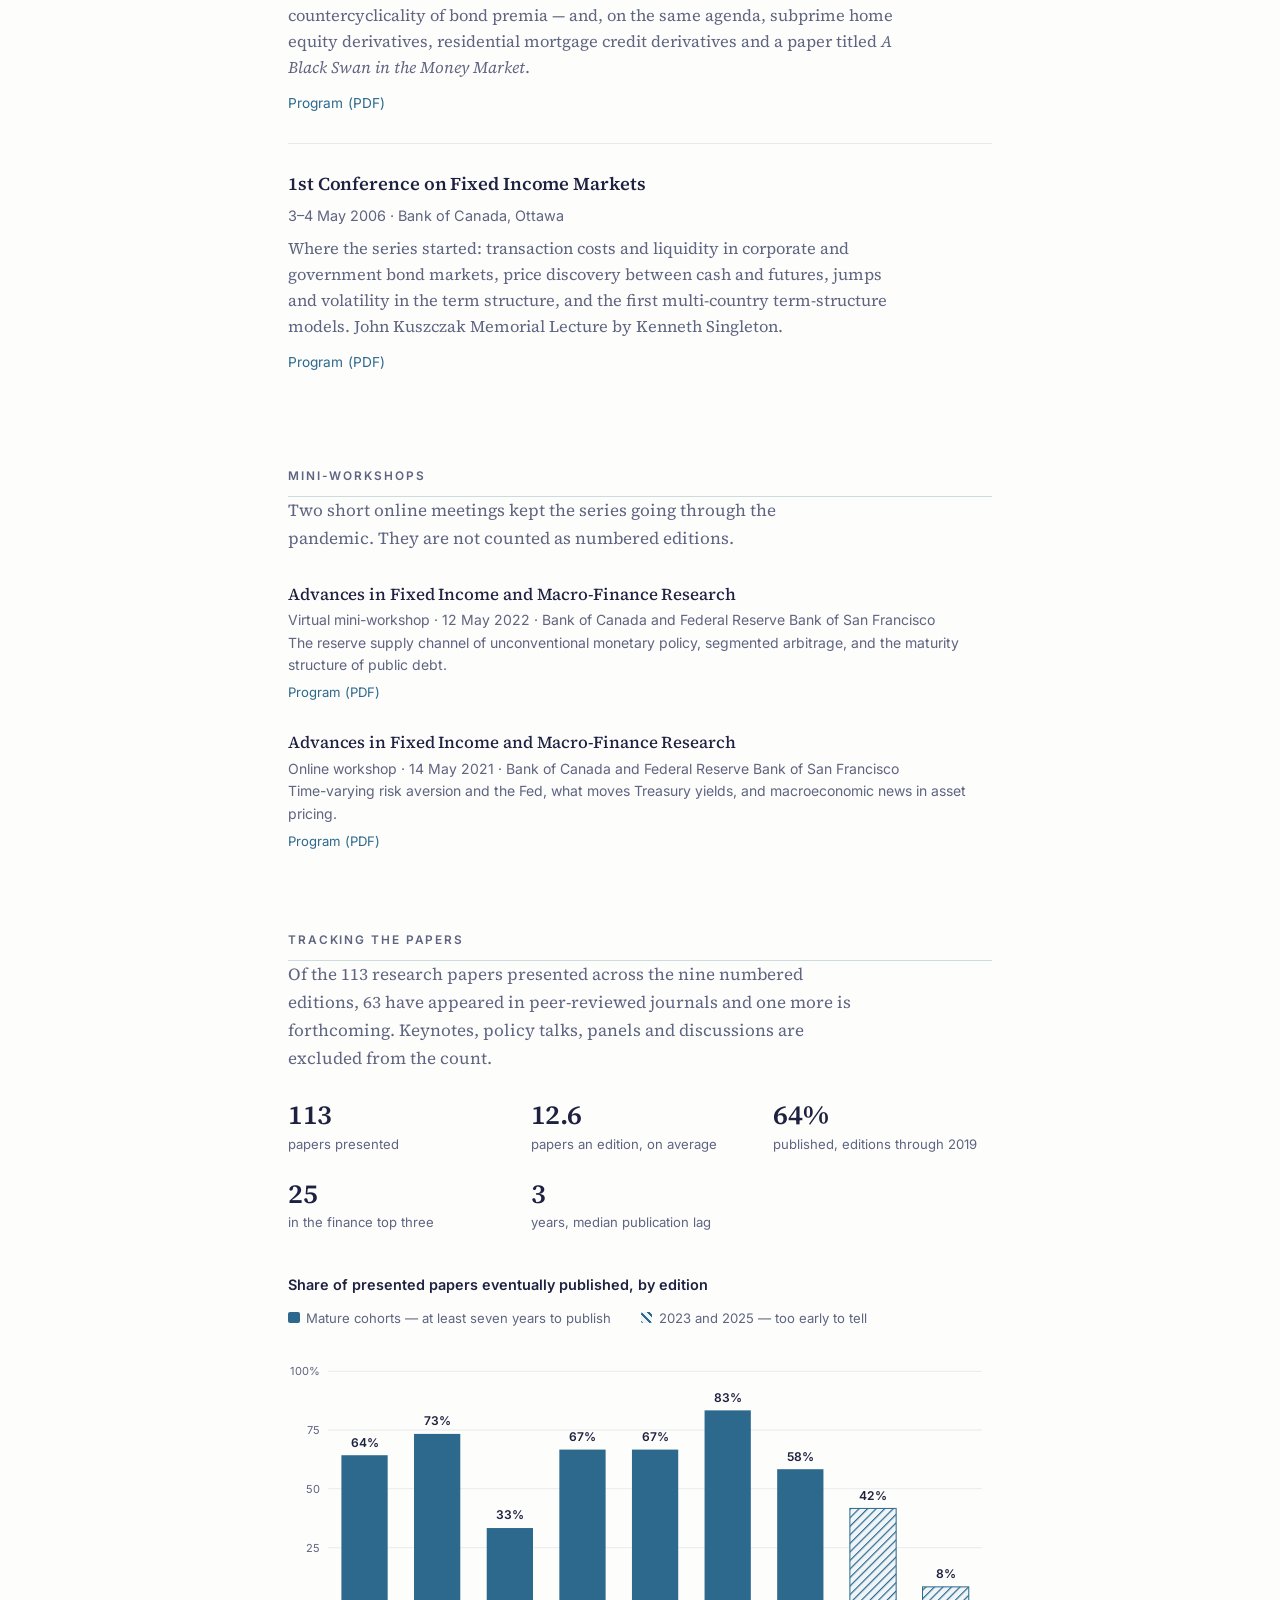
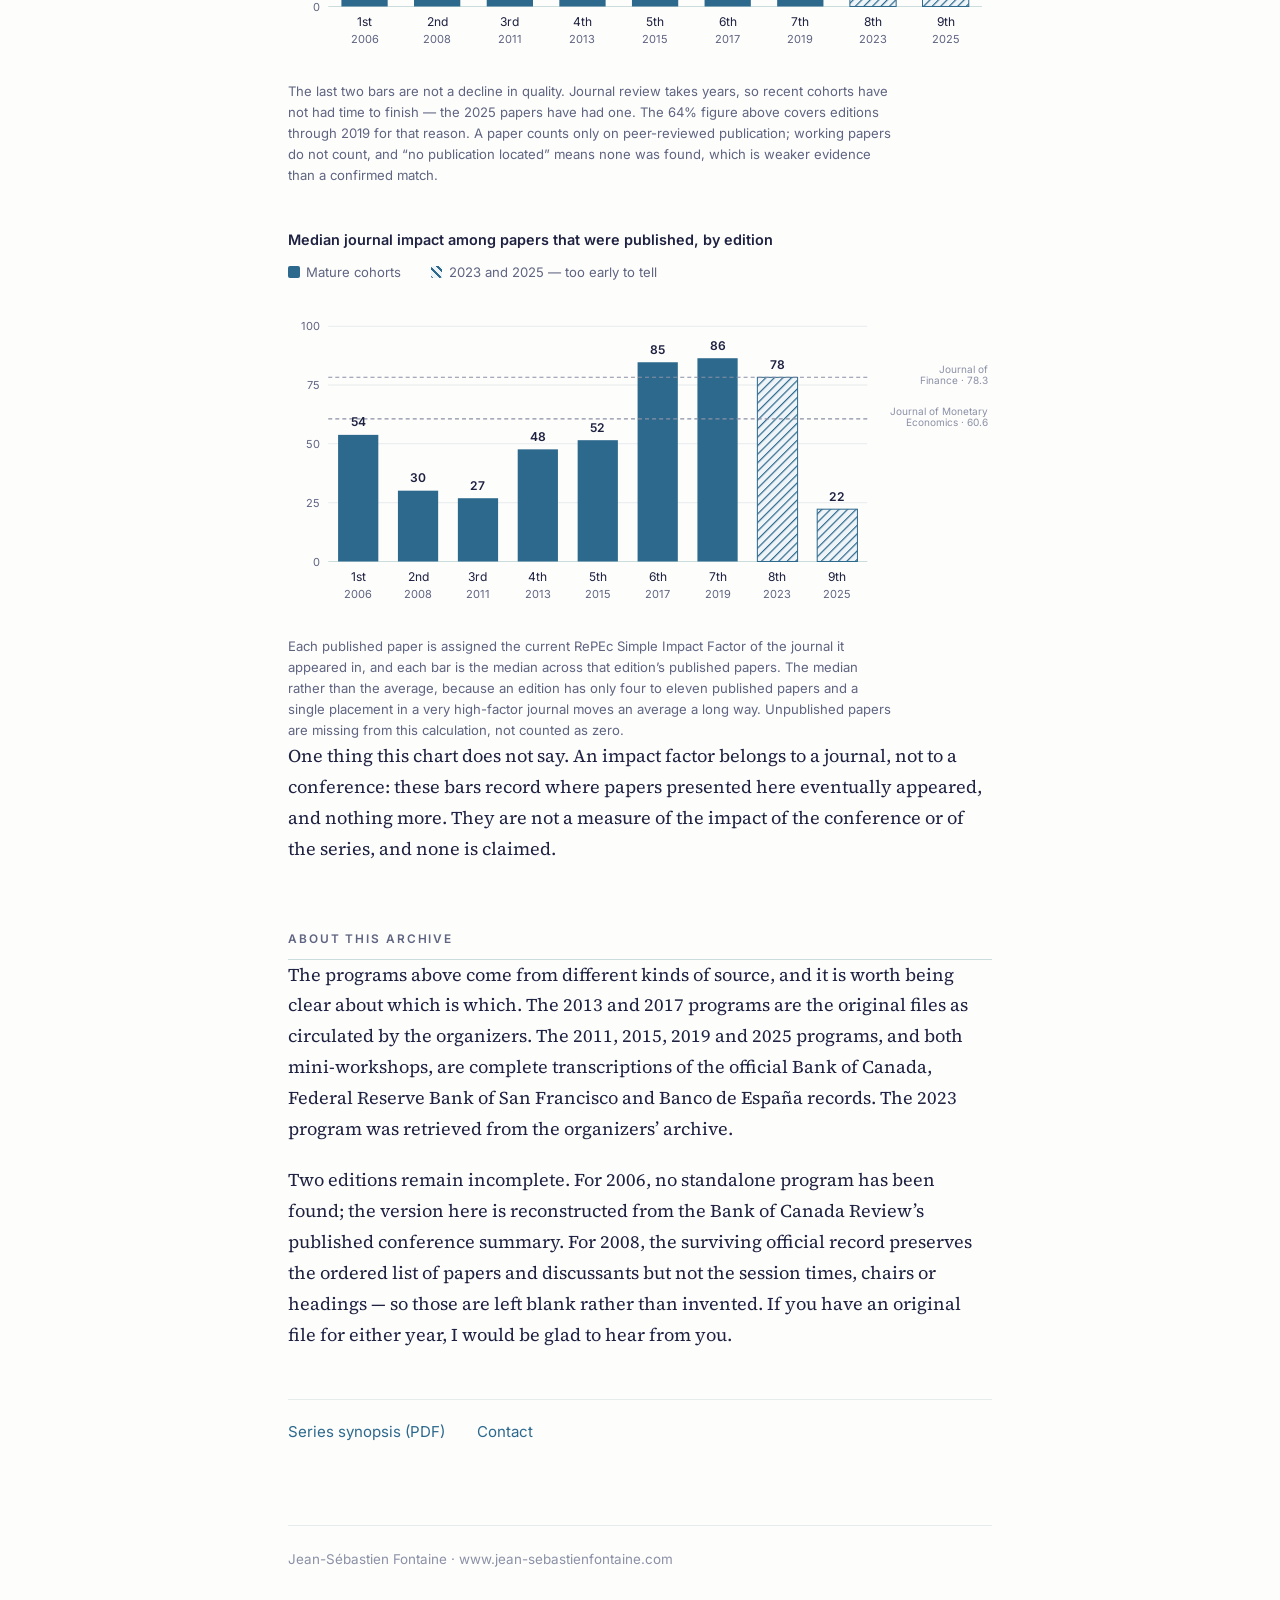
==== commit 47be20f6: "Creating sub-sections structure and links" ====
--- a/conferences.html
+++ b/conferences.html
@@ -30,10 +30,23 @@
       It has met roughly every two years since 2006.
     </p>
 
+    <!-- Contents. Add a line here when you add a section; the
+         address after # must match that heading's id. -->
+    <nav class="contents" aria-label="Sections on this page">
+      <span class="contents-label">On this page</span>
+      <ul>
+      <li><a href="#the-series">The series</a></li>
+      <li><a href="#editions">Editions</a></li>
+      <li><a href="#mini-workshops">Mini-workshops</a></li>
+      <li><a href="#tracking-the-papers">Tracking the papers</a></li>
+      <li><a href="#about-this-archive">About this archive</a></li>
+      </ul>
+    </nav>
+
     <!-- ============================================================
          THE SERIES
          ============================================================ -->
-    <h2 class="section">The series</h2>
+    <h2 class="section" id="the-series">The series</h2>
 
     <p>
       The series began in 2006 as a forum on fixed-income markets, broadening
@@ -57,7 +70,7 @@
          paste it above the others, and change the words. Put the
          program PDF in the conferences/ folder and point the link at it.
          ============================================================ -->
-    <h2 class="section">Editions</h2>
+    <h2 class="section" id="editions">Editions</h2>
     <ul class="papers">
 
       <li class="paper">
@@ -216,7 +229,7 @@
     <!-- ============================================================
          MINI-WORKSHOPS
          ============================================================ -->
-    <h2 class="section">Mini-workshops</h2>
+    <h2 class="section" id="mini-workshops">Mini-workshops</h2>
     <p class="lede">
       Two short online meetings kept the series going through the pandemic. They
       are not counted as numbered editions.
@@ -255,7 +268,7 @@
          status as at 25 August 2026. To update: change the numbers
          in the .stats block and the bar heights in the chart below.
          ============================================================ -->
-    <h2 class="section">Tracking the papers</h2>
+    <h2 class="section" id="tracking-the-papers">Tracking the papers</h2>
 
     <p class="lede">
       Of the 113 research papers presented across the nine numbered editions, 63
@@ -450,7 +463,7 @@
     <!-- ============================================================
          ABOUT THIS ARCHIVE
          ============================================================ -->
-    <h2 class="section">About this archive</h2>
+    <h2 class="section" id="about-this-archive">About this archive</h2>
 
     <p>
       The programs above come from different kinds of source, and it is worth being
--- a/style.css
+++ b/style.css
@@ -520,3 +520,52 @@
      to stay readable. 12px is the widest that still fits the right margin. */
   figure.chart .ref text { font-size: 12px; }
 }
+
+/* ---------- contents list ---------- */
+
+/* A short index of the sections on long pages. Plain links — clicking one
+   scrolls to that section. Nothing here needs JavaScript. */
+nav.contents {
+  margin: 0 0 1rem;
+  padding-bottom: 1.1rem;
+  border-bottom: 1px solid var(--rule);
+  font-family: var(--sans);
+  font-size: 0.88rem;
+}
+p.lede + nav.contents { margin-top: 1.9rem; }
+
+.contents-label {
+  display: block;
+  margin-bottom: 0.5rem;
+  font-size: 0.72rem;
+  font-weight: 600;
+  letter-spacing: 0.14em;
+  text-transform: uppercase;
+  color: var(--ink-faint);
+}
+
+nav.contents ul {
+  margin: 0;
+  padding: 0;
+  list-style: none;
+  display: flex;
+  flex-wrap: wrap;
+  gap: 0.4rem 1.4rem;
+}
+nav.contents li { margin: 0; }
+nav.contents a { color: var(--ink-soft); }
+nav.contents a:hover, nav.contents a:focus-visible { color: var(--accent); }
+
+/* The section a visitor has just jumped to, so the landing is obvious. */
+h2.section:target { color: var(--accent); border-bottom-color: var(--accent); }
+
+/* Leave a little air above a heading that has been scrolled to, rather than
+   pinning it to the very top edge of the window. */
+h2.section { scroll-margin-top: 1.6rem; }
+
+nav.contents + h2.section { margin-top: 2.5rem; }
+
+@media (max-width: 44rem) {
+  nav.contents ul { gap: 0.35rem 1.1rem; }
+  nav.contents { font-size: 0.86rem; }
+}
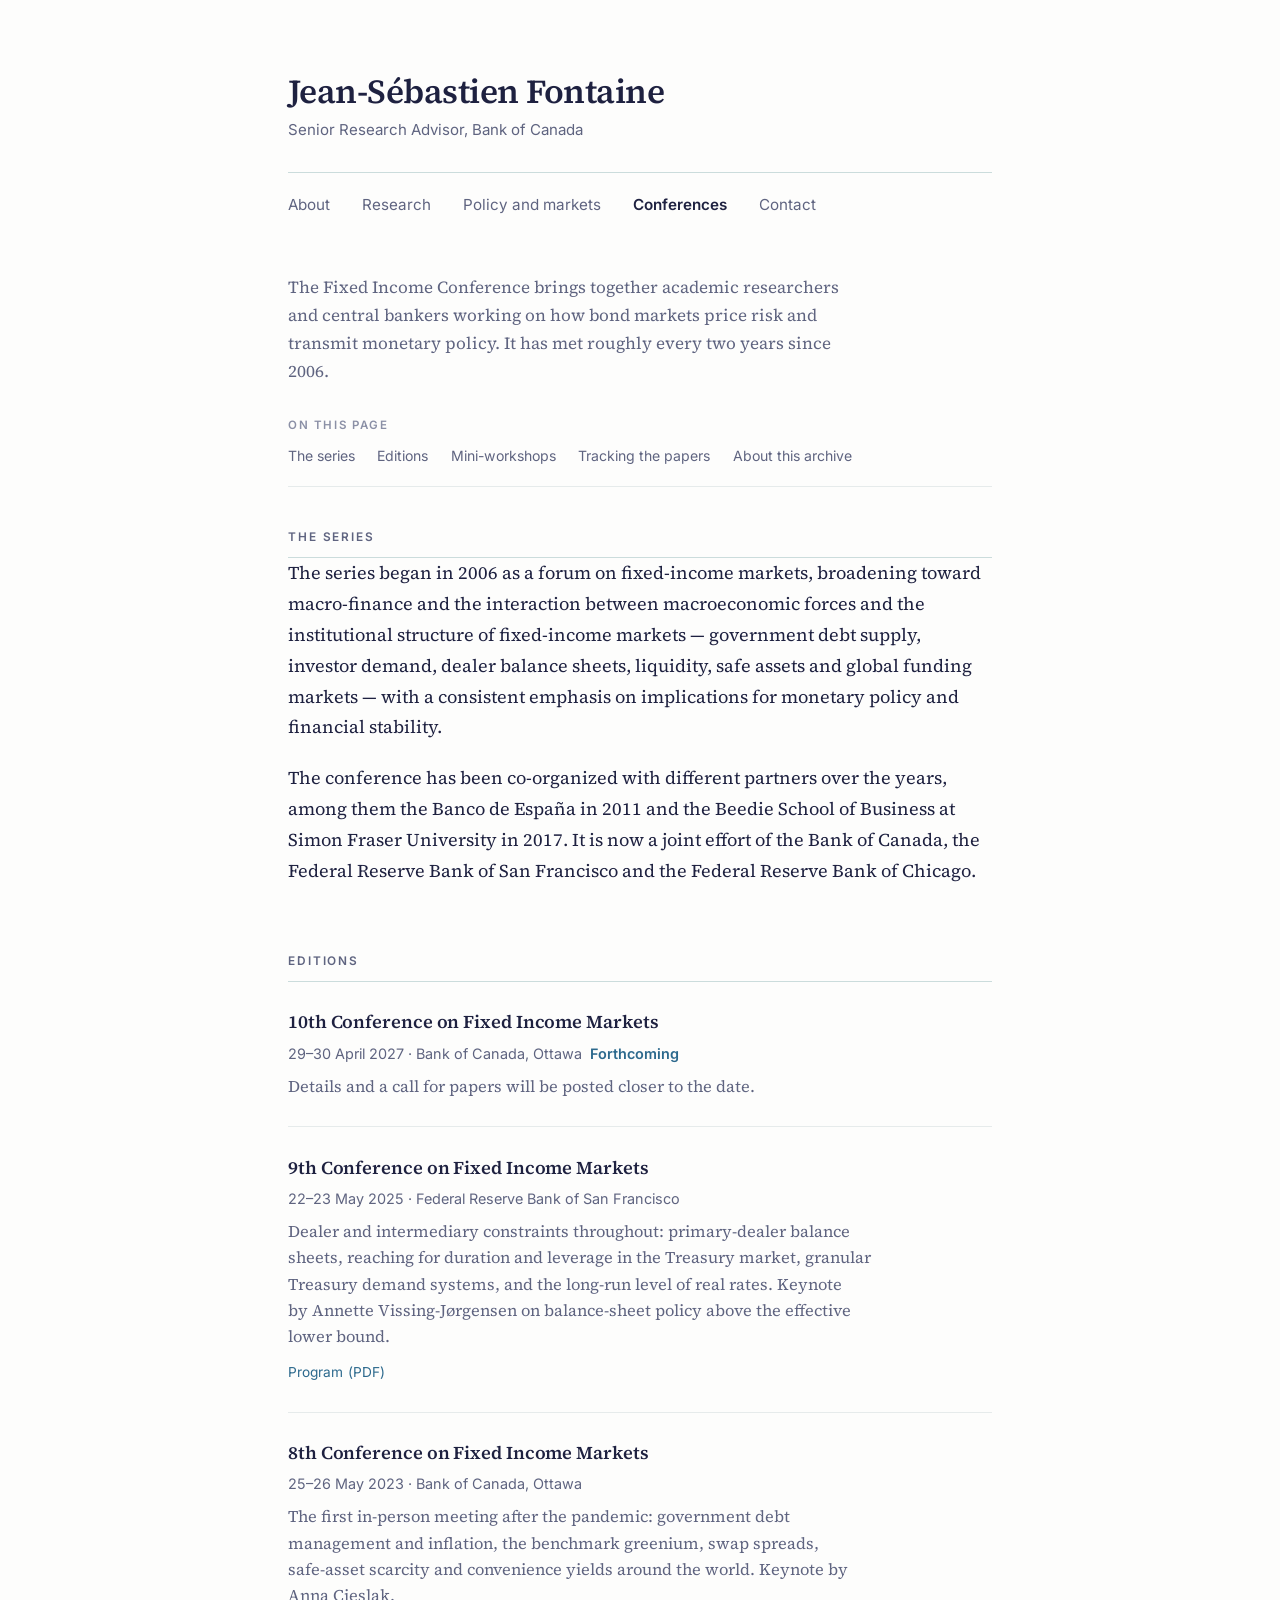
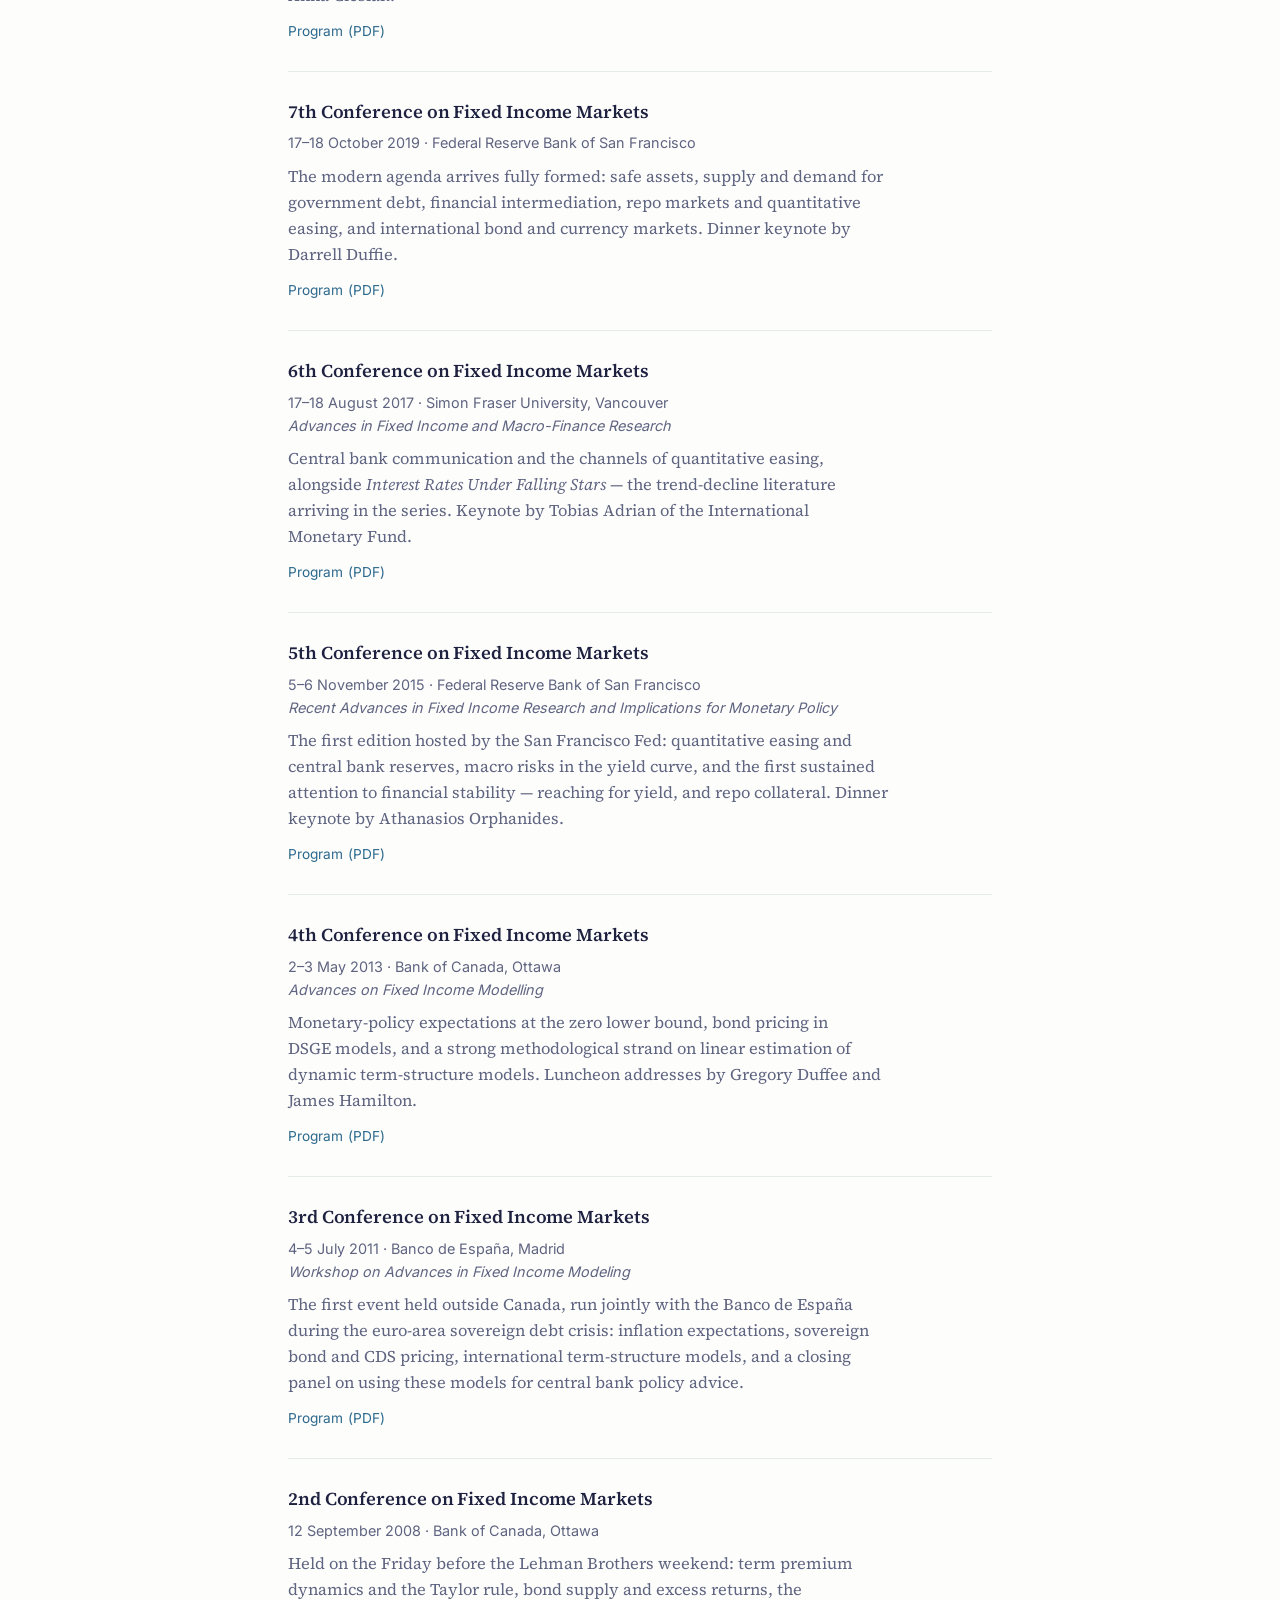
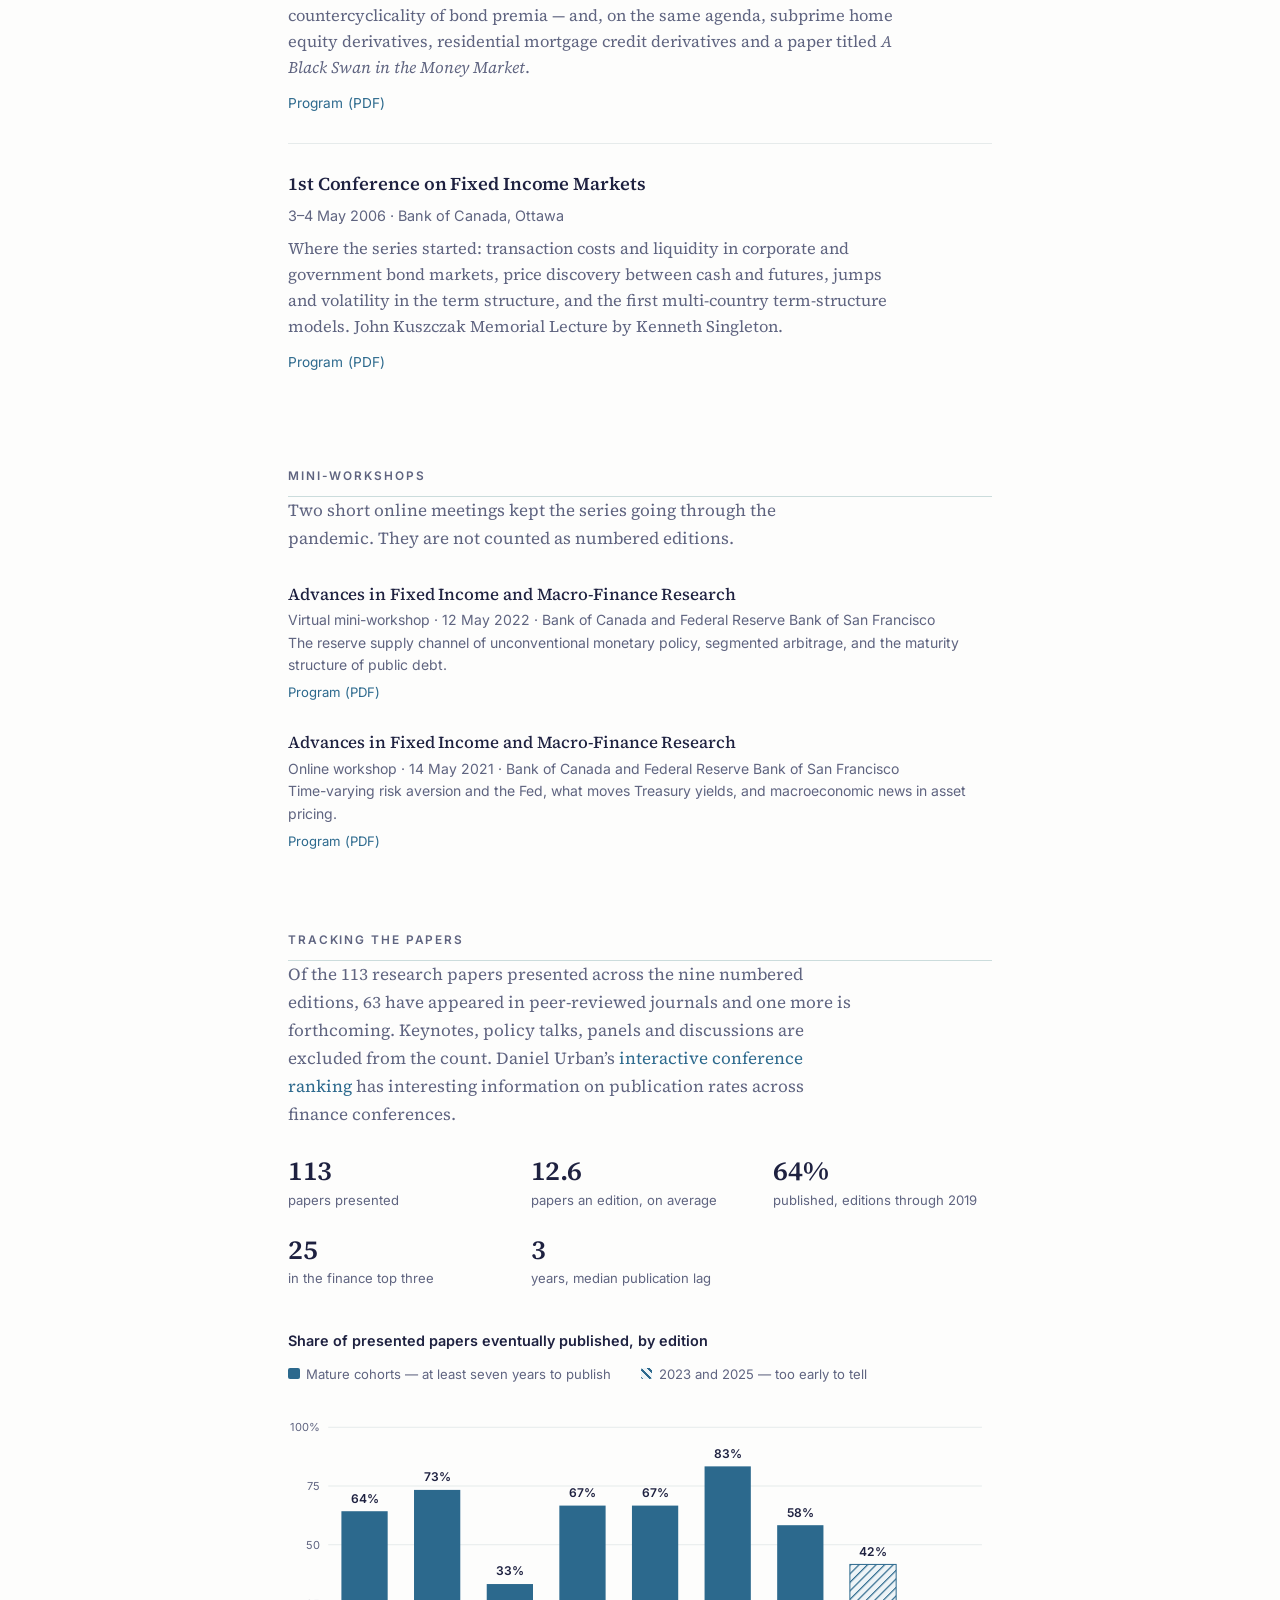
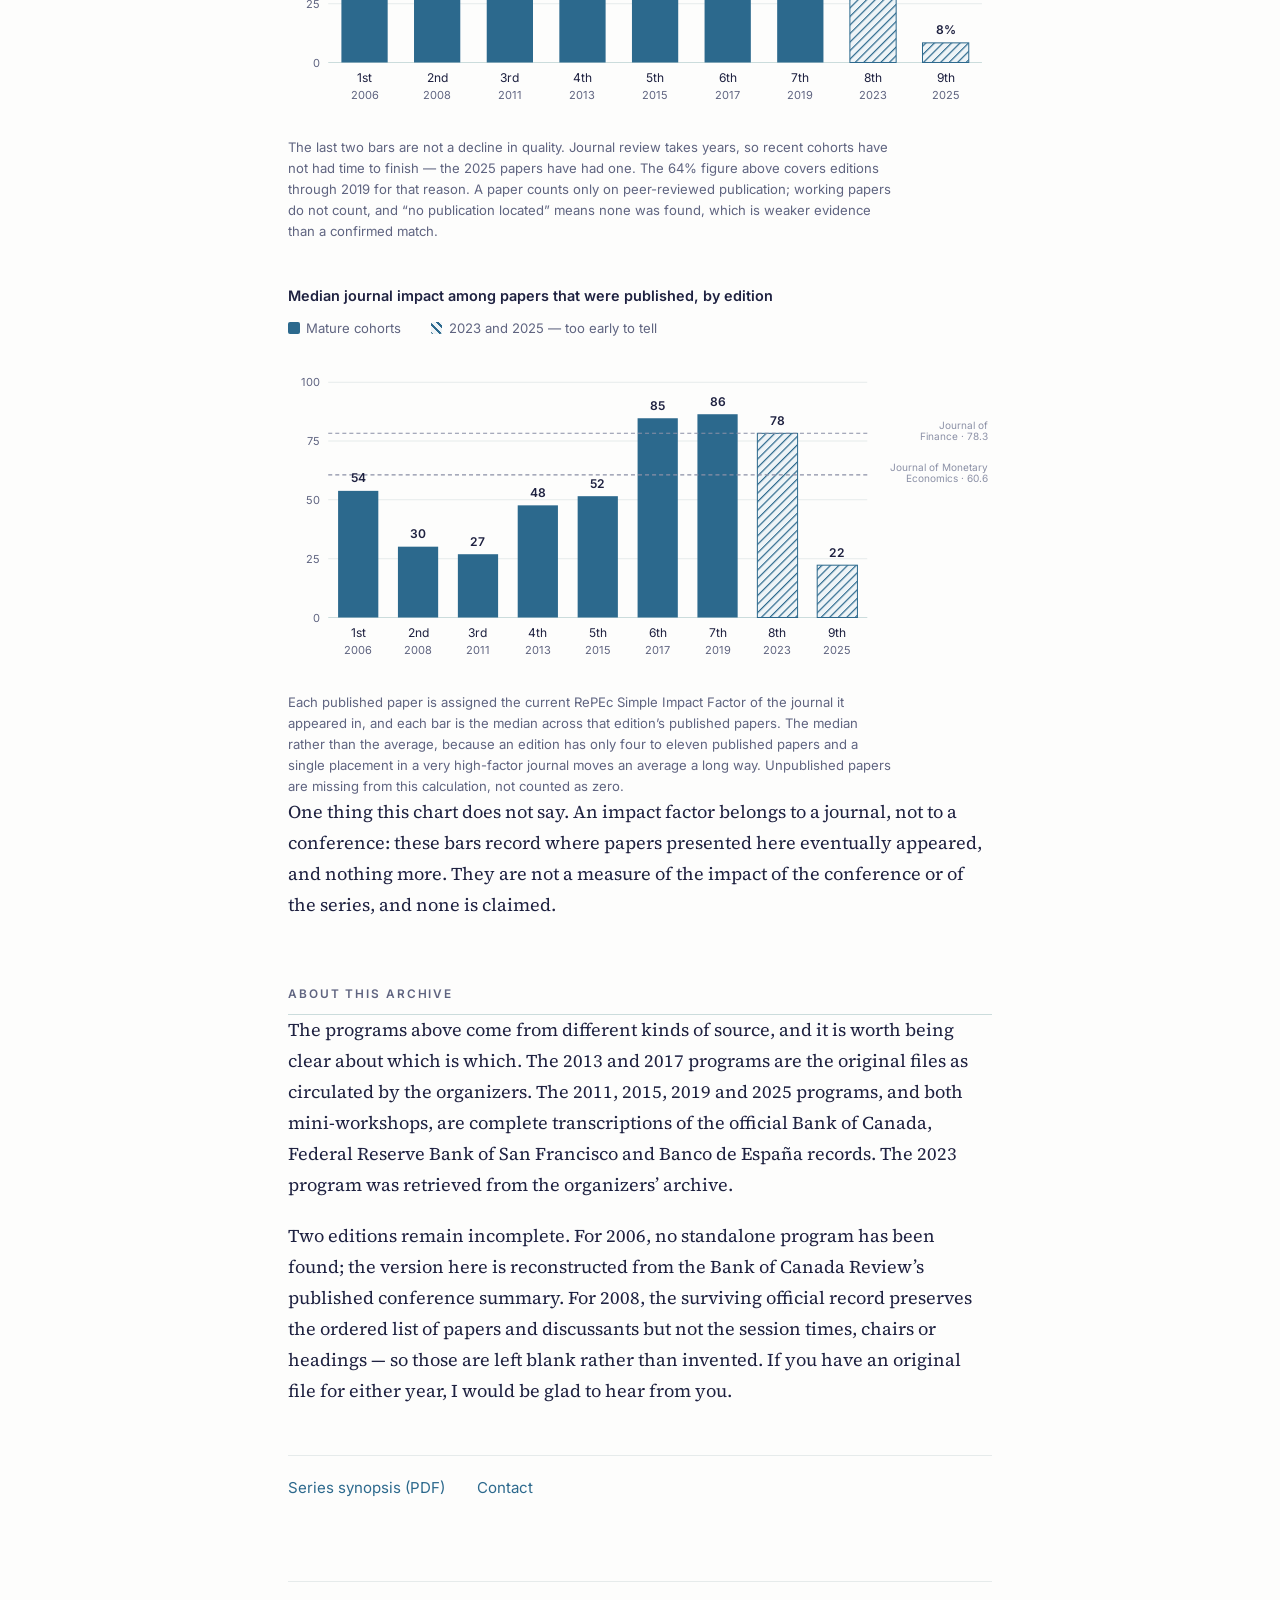
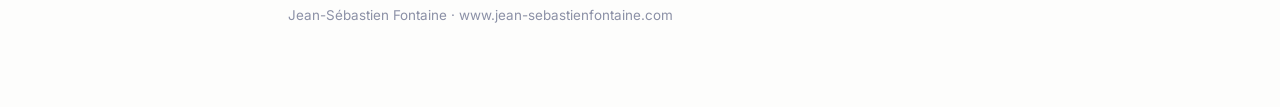
==== commit 6f041e96: "Update conferences.html" ====
--- a/conferences.html
+++ b/conferences.html
@@ -273,7 +273,10 @@
     <p class="lede">
       Of the 113 research papers presented across the nine numbered editions, 63
       have appeared in peer-reviewed journals and one more is forthcoming. Keynotes,
-      policy talks, panels and discussions are excluded from the count.
+      policy talks, panels and discussions are excluded from the count. Daniel
+      Urban&rsquo;s <a href="https://danielurban-finance.github.io/finance-conference-ranking/" rel="noopener">interactive
+      conference ranking</a> has interesting information on publication rates
+      across finance conferences.
     </p>
 
     <ul class="stats">
--- a/style.css
+++ b/style.css
@@ -245,6 +245,11 @@
 /* ---------- sections ---------- */
 
 h2.section {
+  display: flex;
+  flex-wrap: wrap;
+  justify-content: space-between;
+  align-items: baseline;
+  gap: 0.4em 1em;
   margin: 4rem 0 0;
   padding-bottom: 0.6rem;
   border-bottom: 1px solid var(--rule-firm);
@@ -255,6 +260,12 @@
   text-transform: uppercase;
   color: var(--ink-soft);
 }
+
+.to-top {
+  font-weight: 600;
+  white-space: nowrap;
+}
+
 h2.section:first-of-type { margin-top: 1rem; }
 p.lede + h2.section { margin-top: 2.75rem; }
 
@@ -569,3 +580,7 @@
   nav.contents ul { gap: 0.35rem 1.1rem; }
   nav.contents { font-size: 0.86rem; }
 }
+
+/* A one-line gloss under a paper — the author's own summary, not a quotation
+   from the paper, so it is set in italic rather than in quote marks. */
+.blurb.gloss { font-style: italic; }
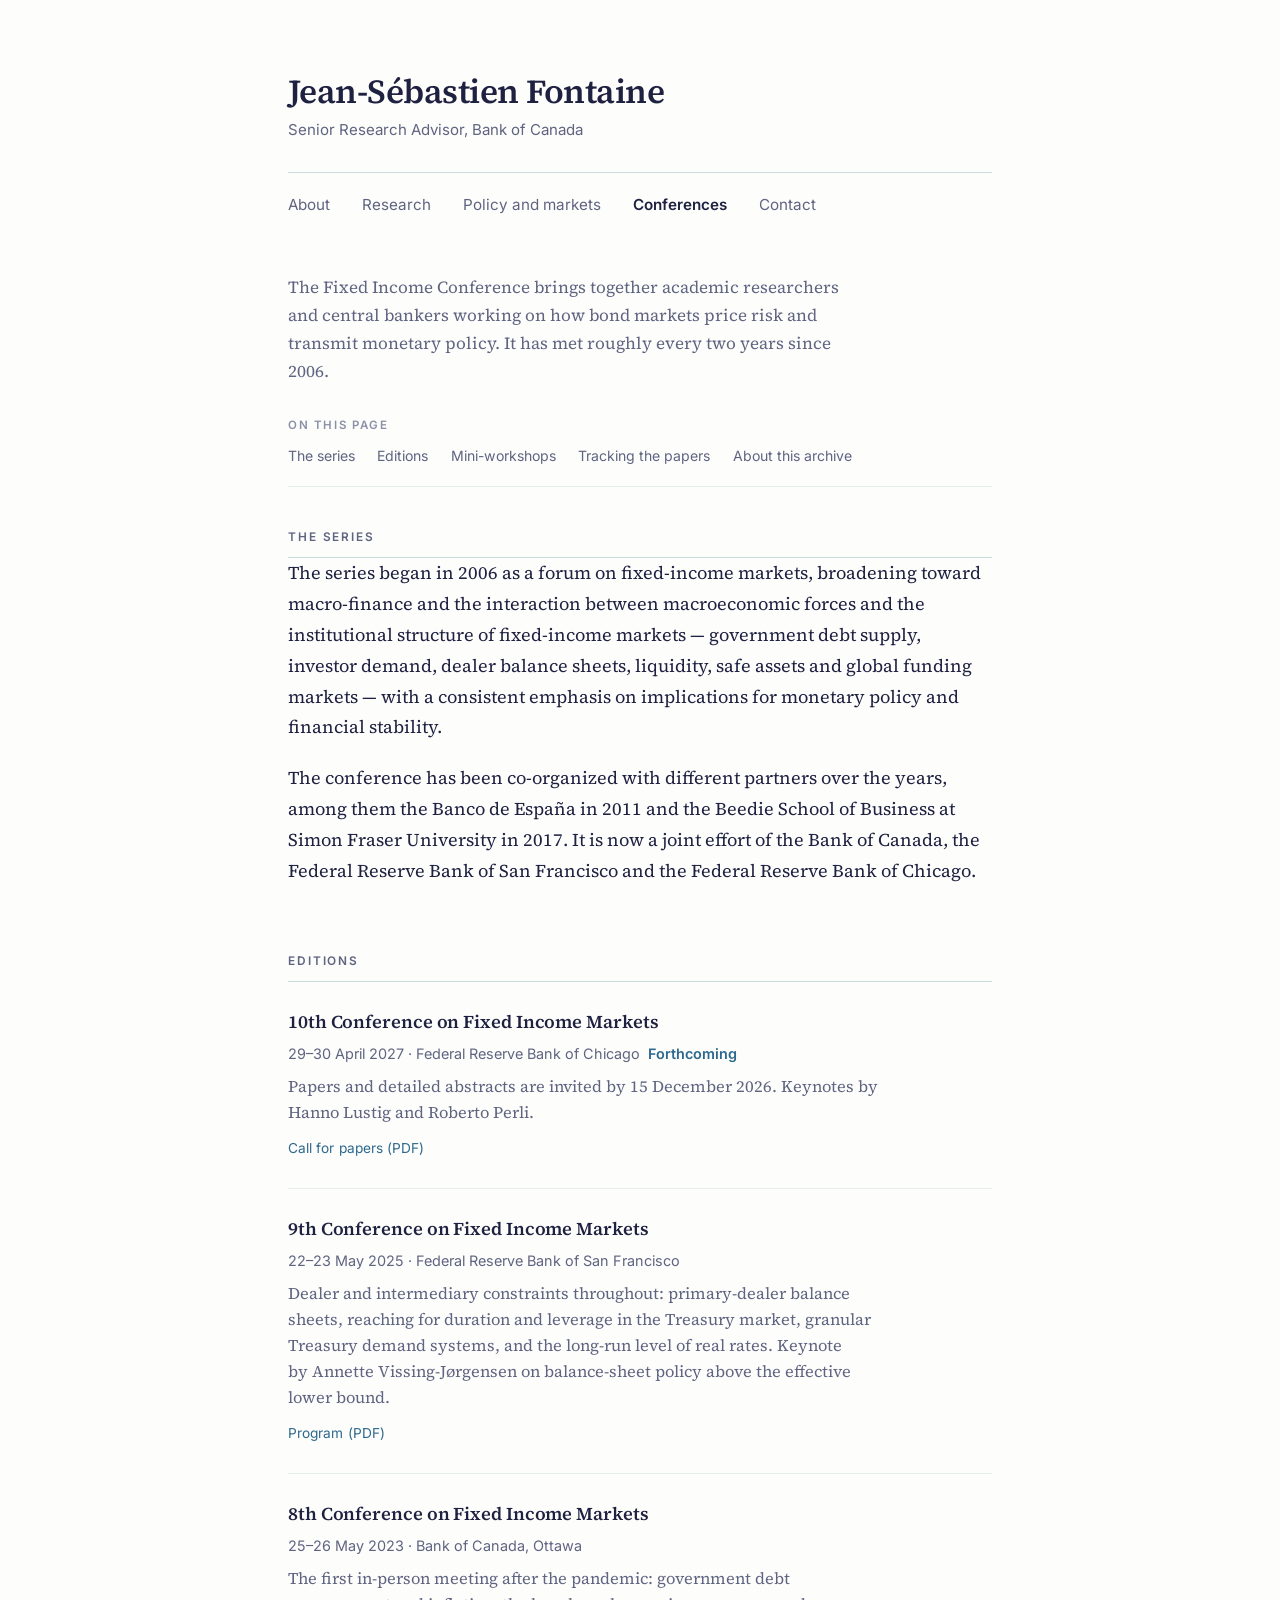
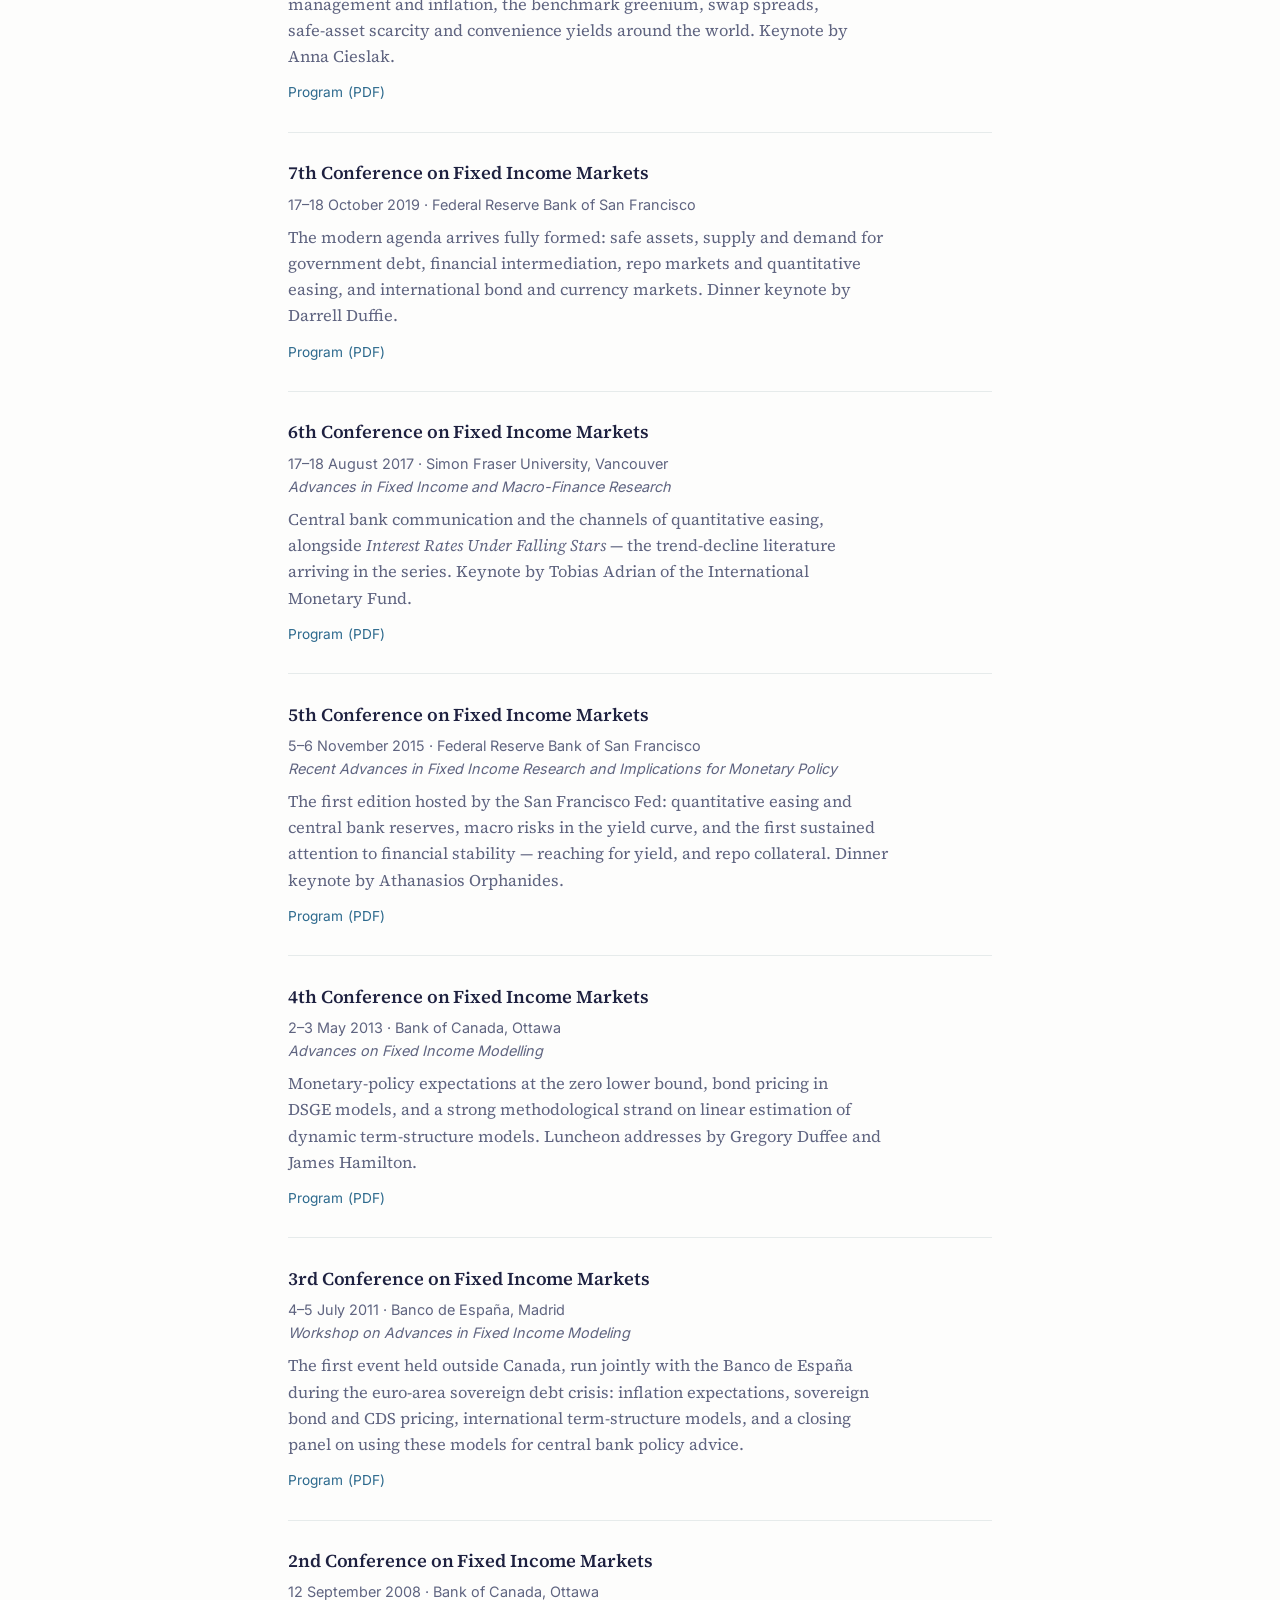
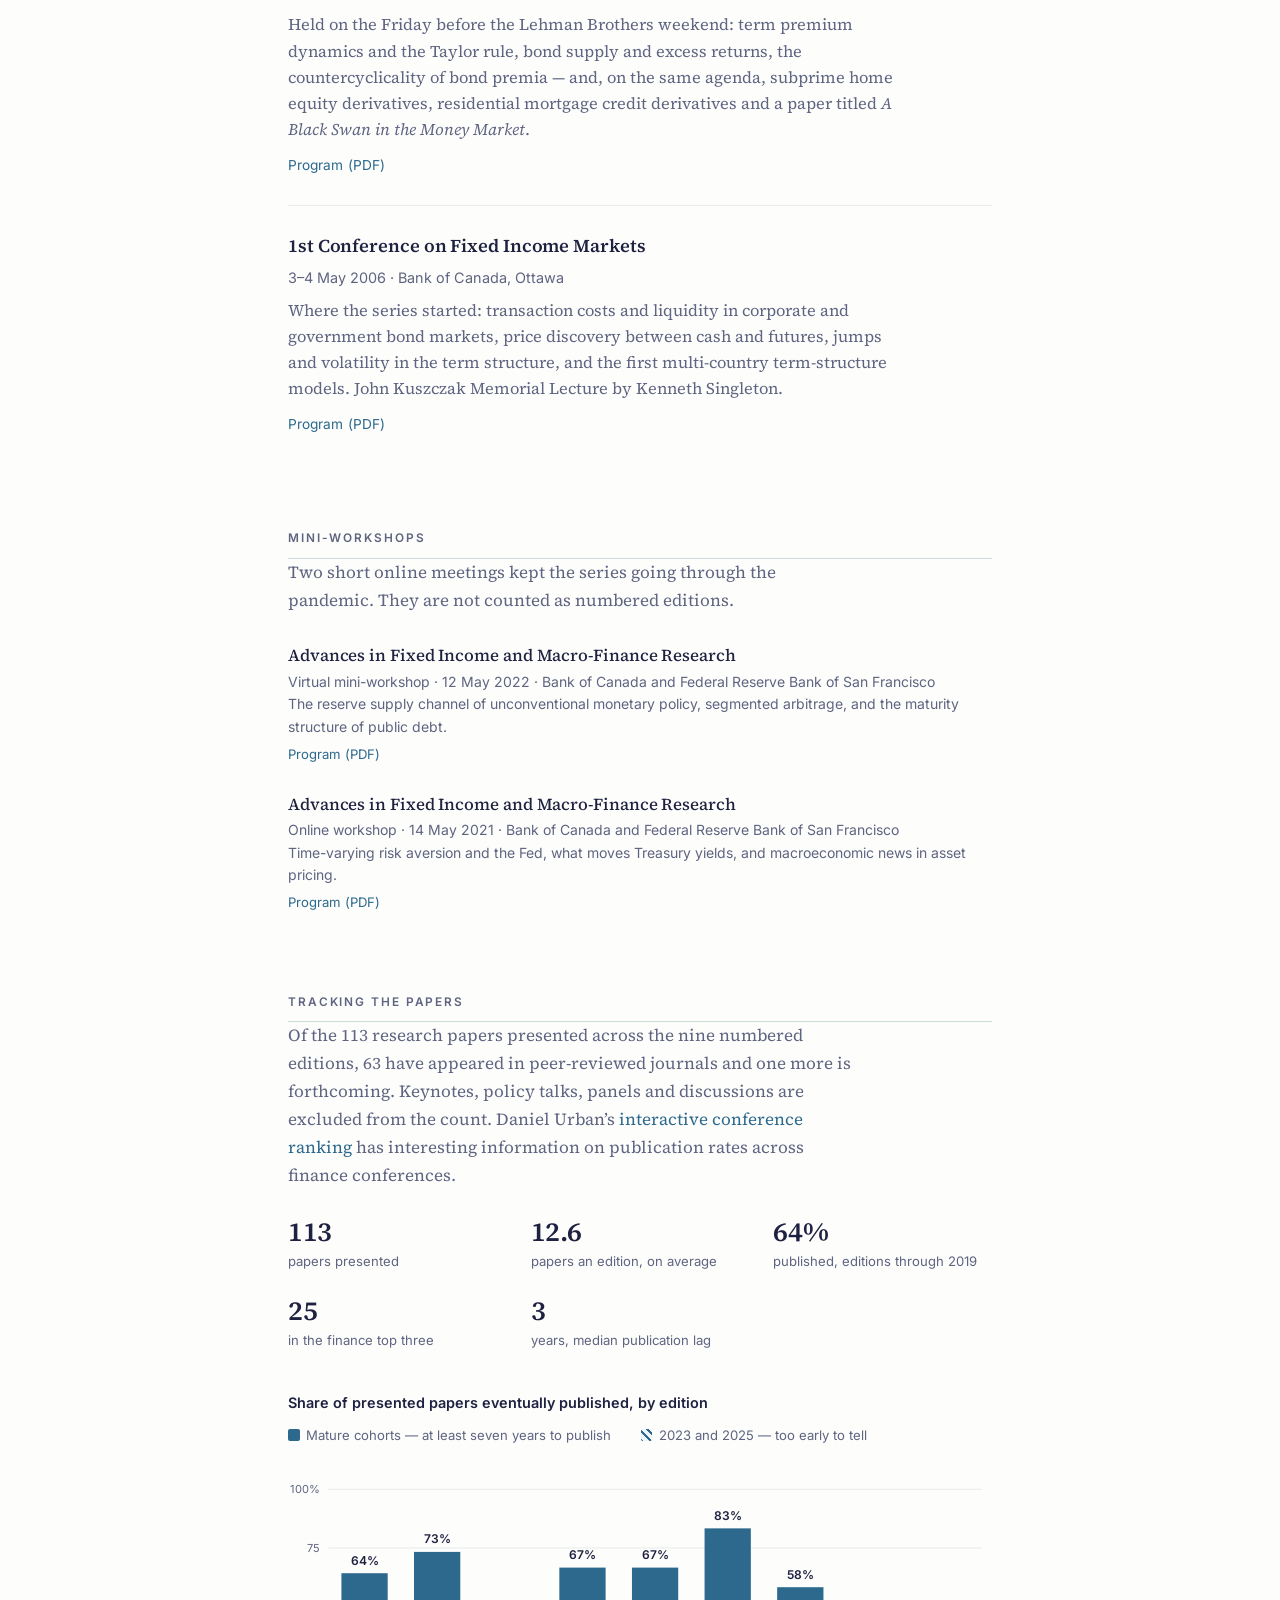
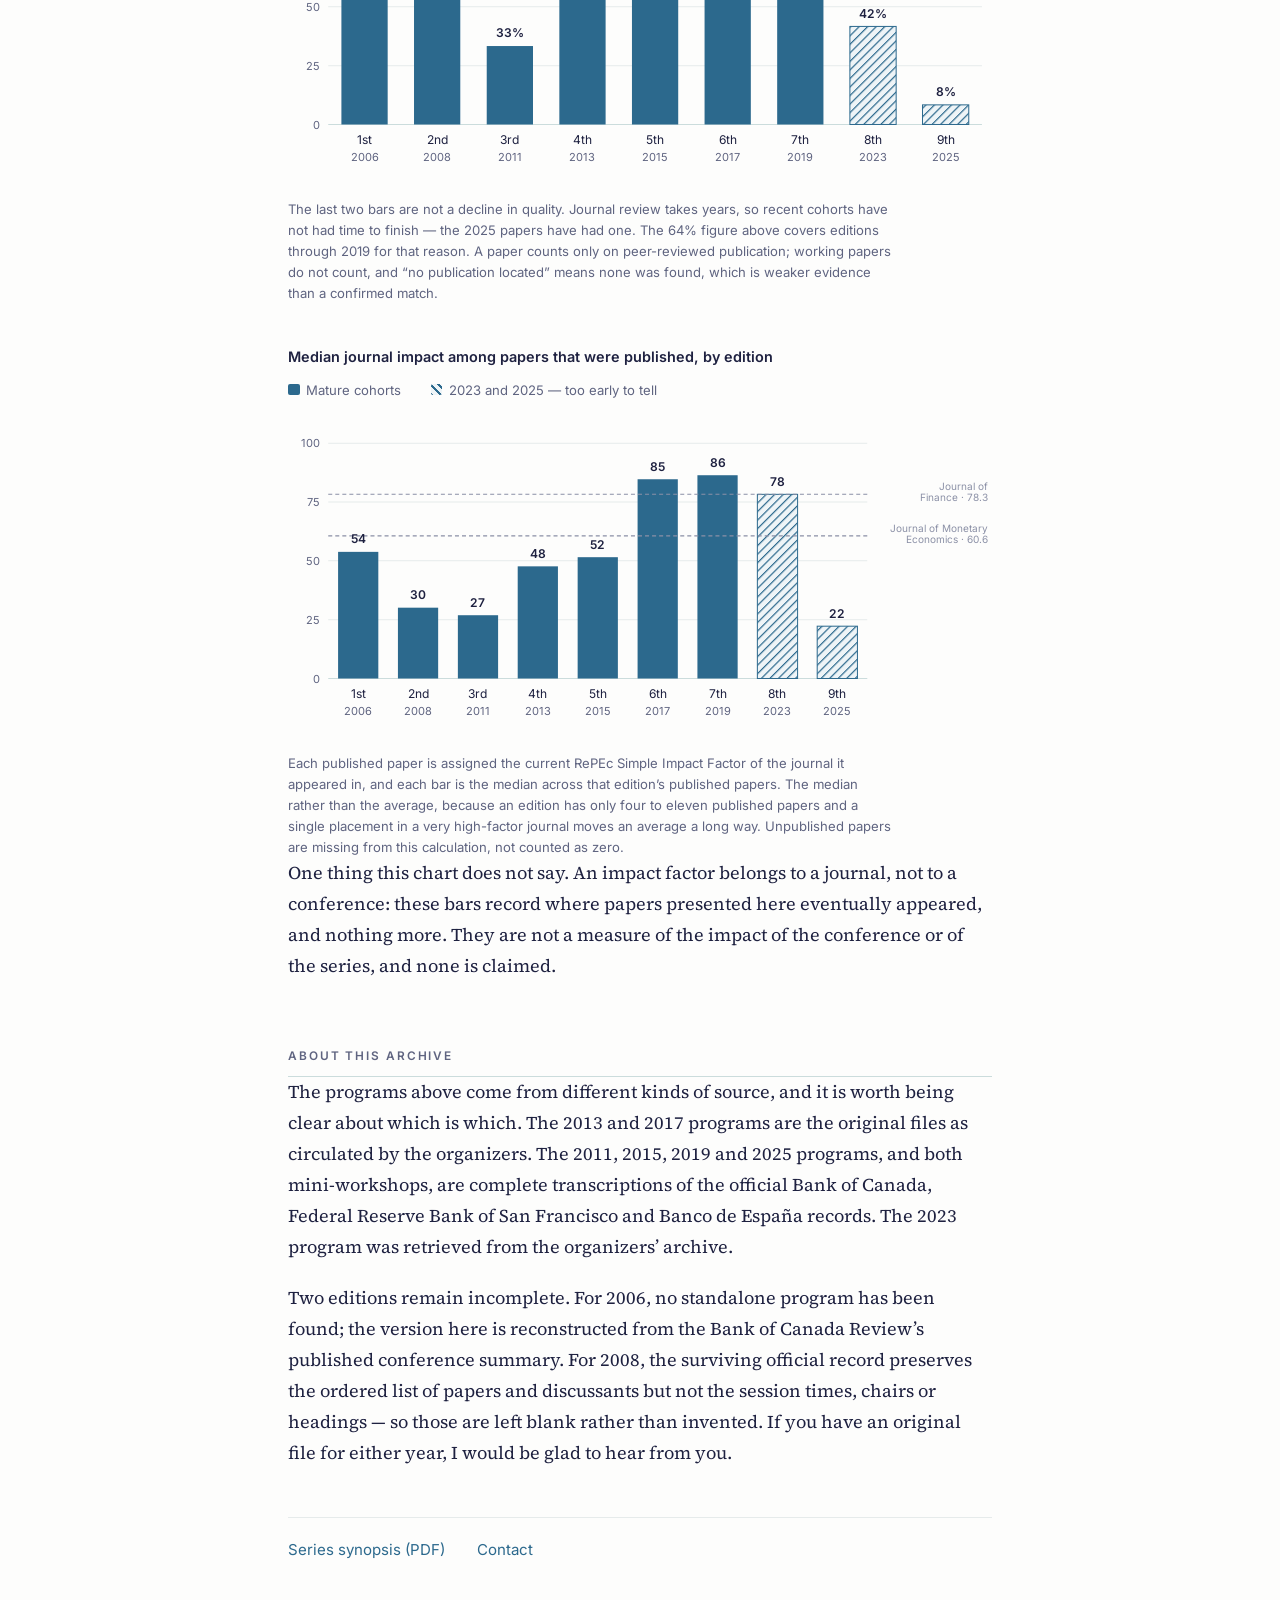
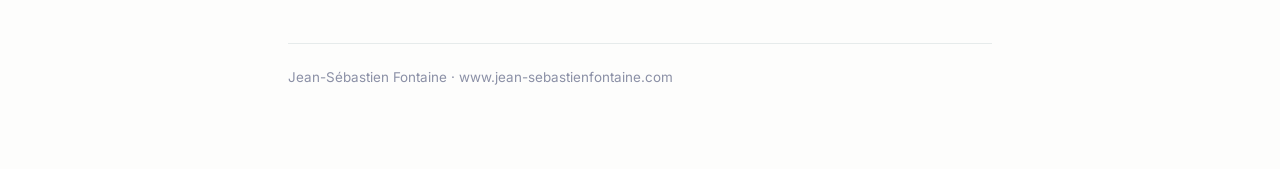
==== commit f215fd67: "Updating the 2027 with the CfP" ====
--- a/conferences.html
+++ b/conferences.html
@@ -76,10 +76,14 @@
       <li class="paper">
         <span class="title">10th Conference on Fixed Income Markets</span>
         <span class="meta">
-          29–30 April 2027 · Bank of Canada, Ottawa &nbsp;<span class="status">Forthcoming</span>
-        </span>
-        <span class="blurb">
-          Details and a call for papers will be posted closer to the date.
+          29–30 April 2027 · Federal Reserve Bank of Chicago &nbsp;<span class="status">Forthcoming</span>
+        </span>
+        <span class="blurb">
+          Papers and detailed abstracts are invited by 15 December 2026. Keynotes
+          by Hanno Lustig and Roberto Perli.
+        </span>
+        <span class="actions">
+          <a href="conferences/2027-10th-call-for-papers.pdf" target="_blank" rel="noopener">Call for papers (PDF)</a>
         </span>
       </li>
 
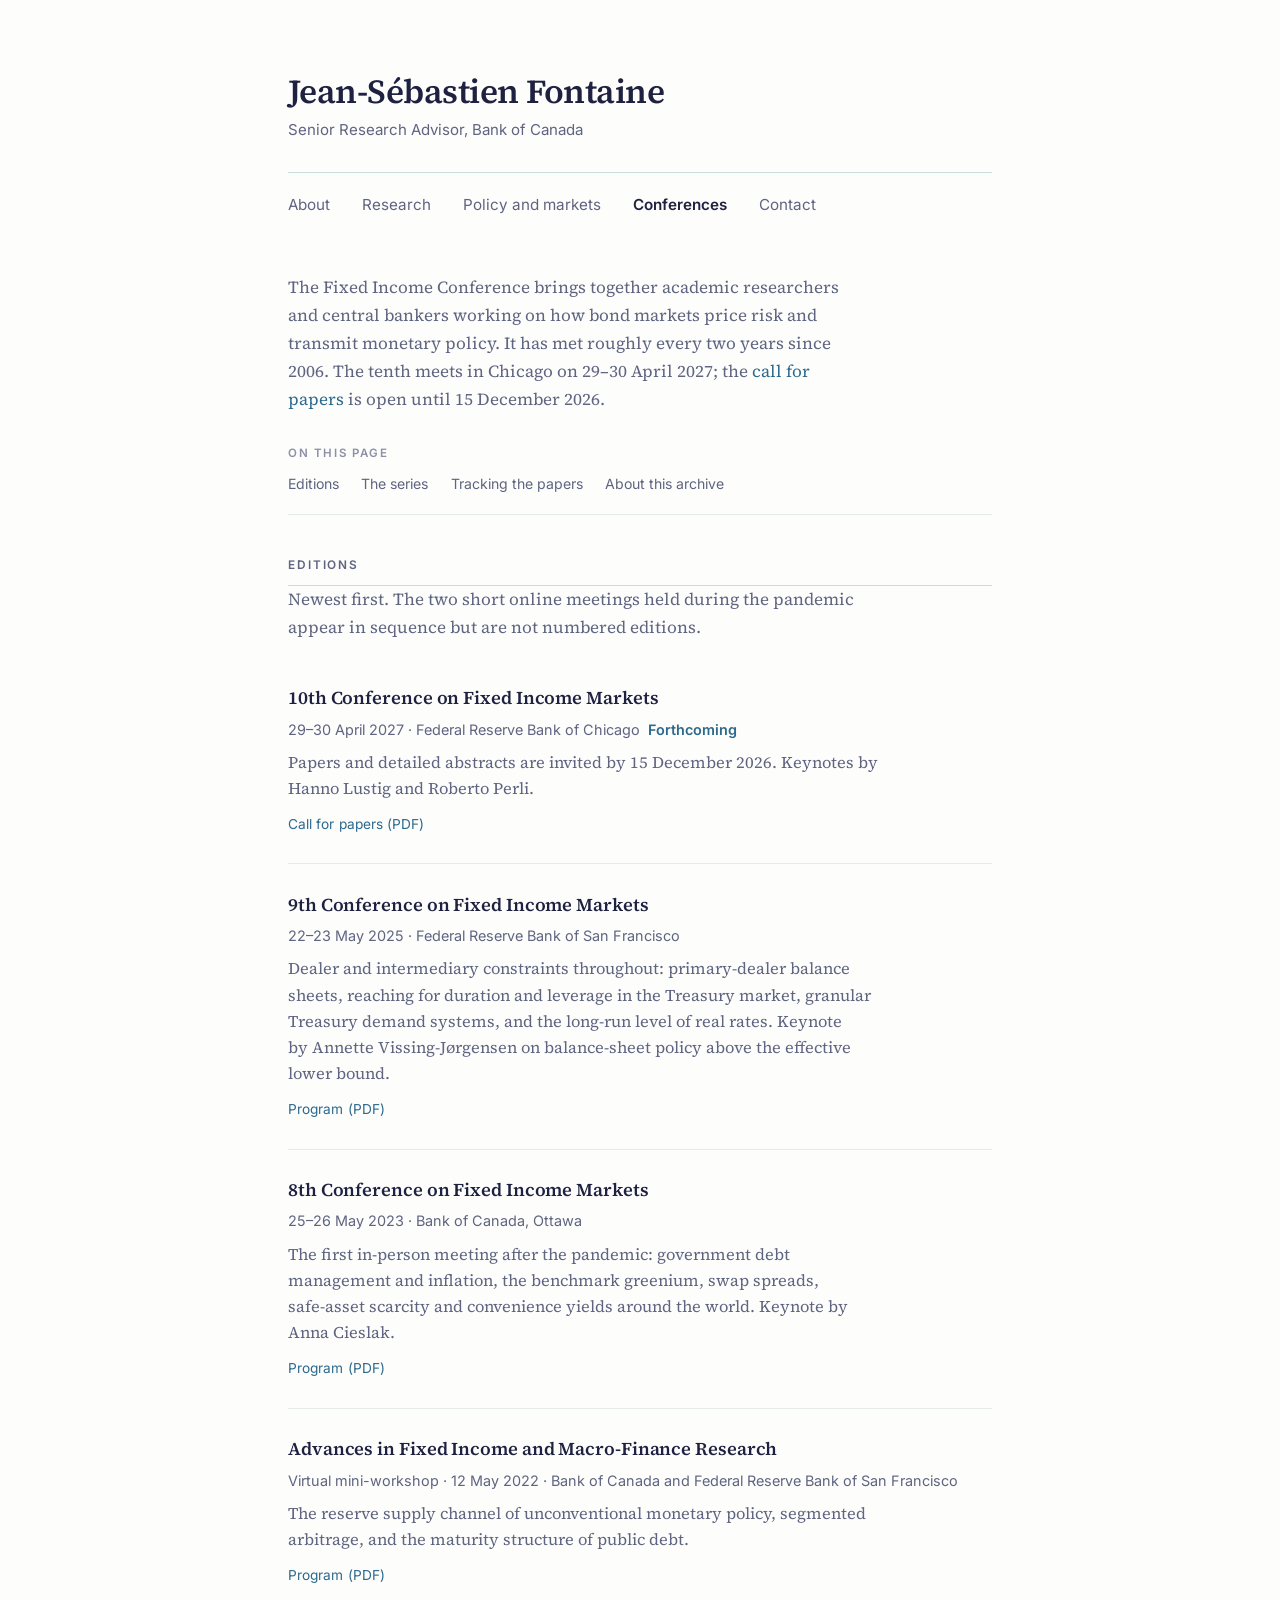
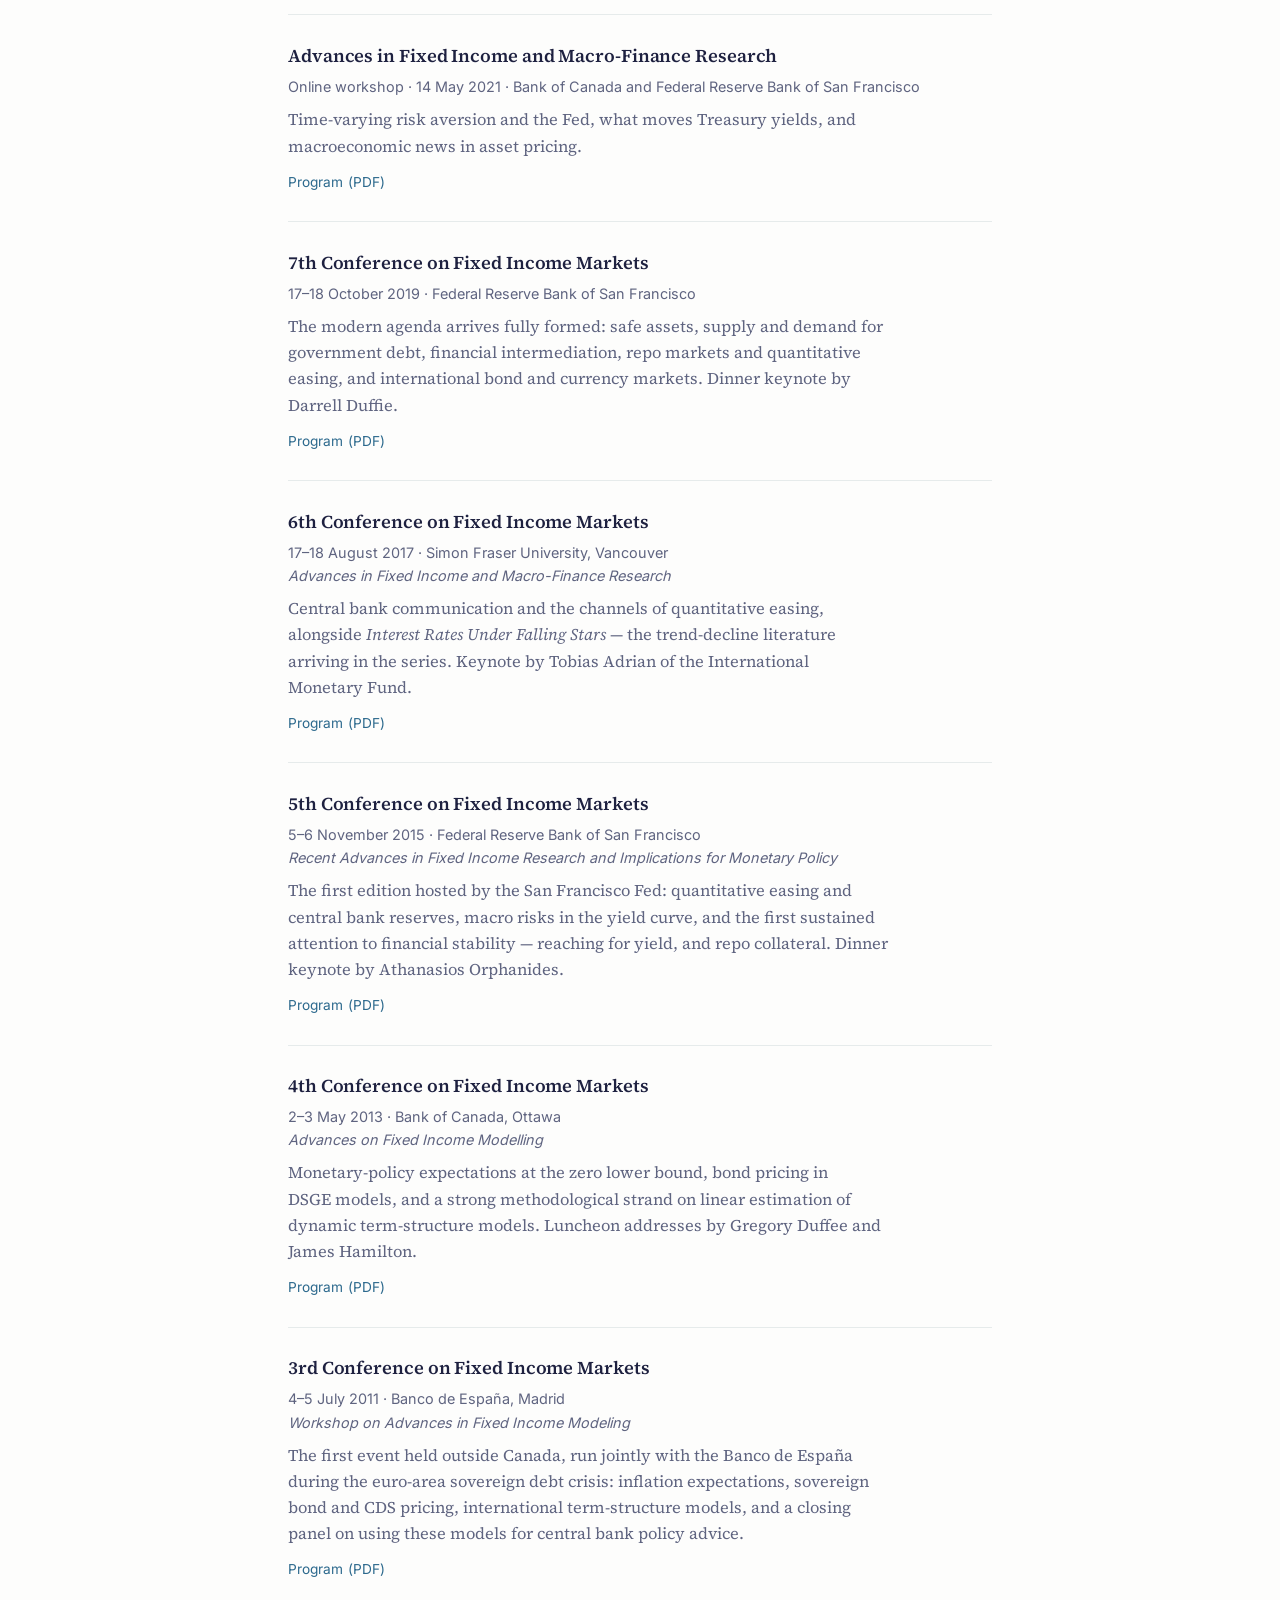
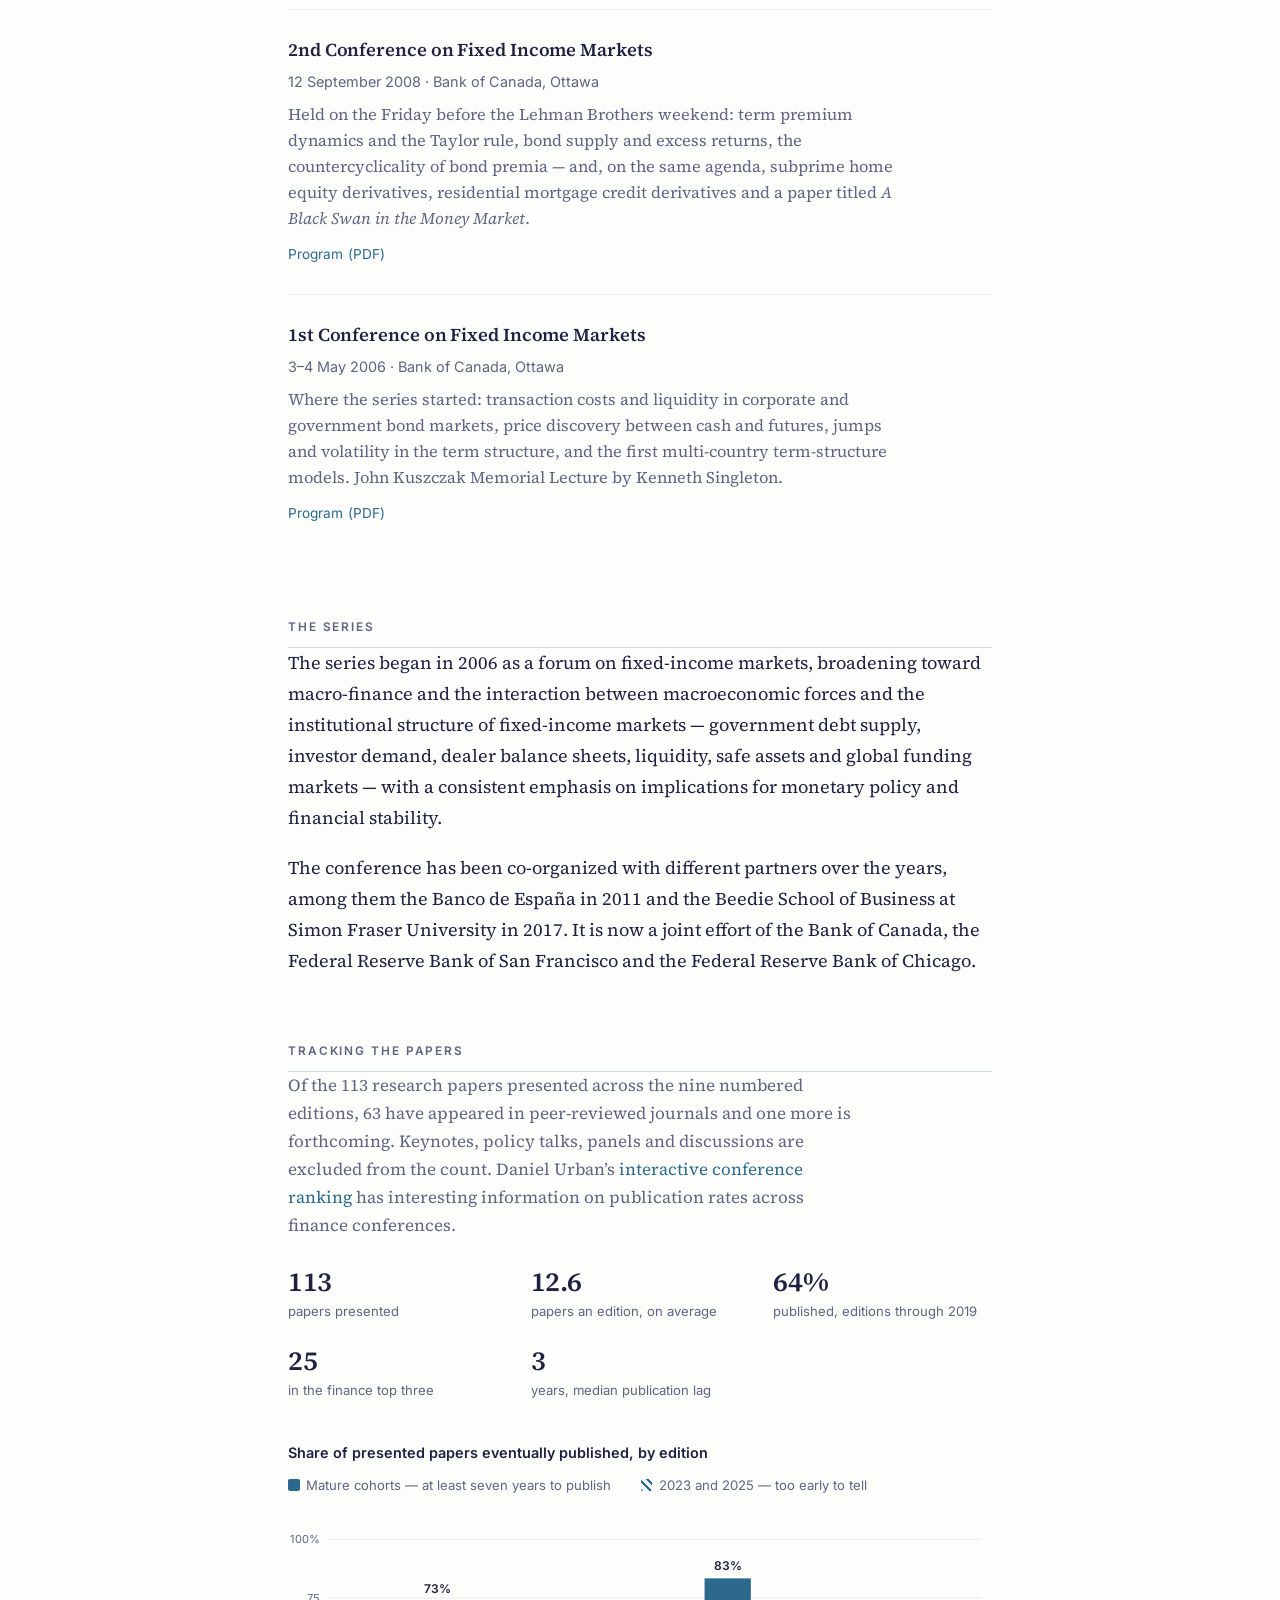
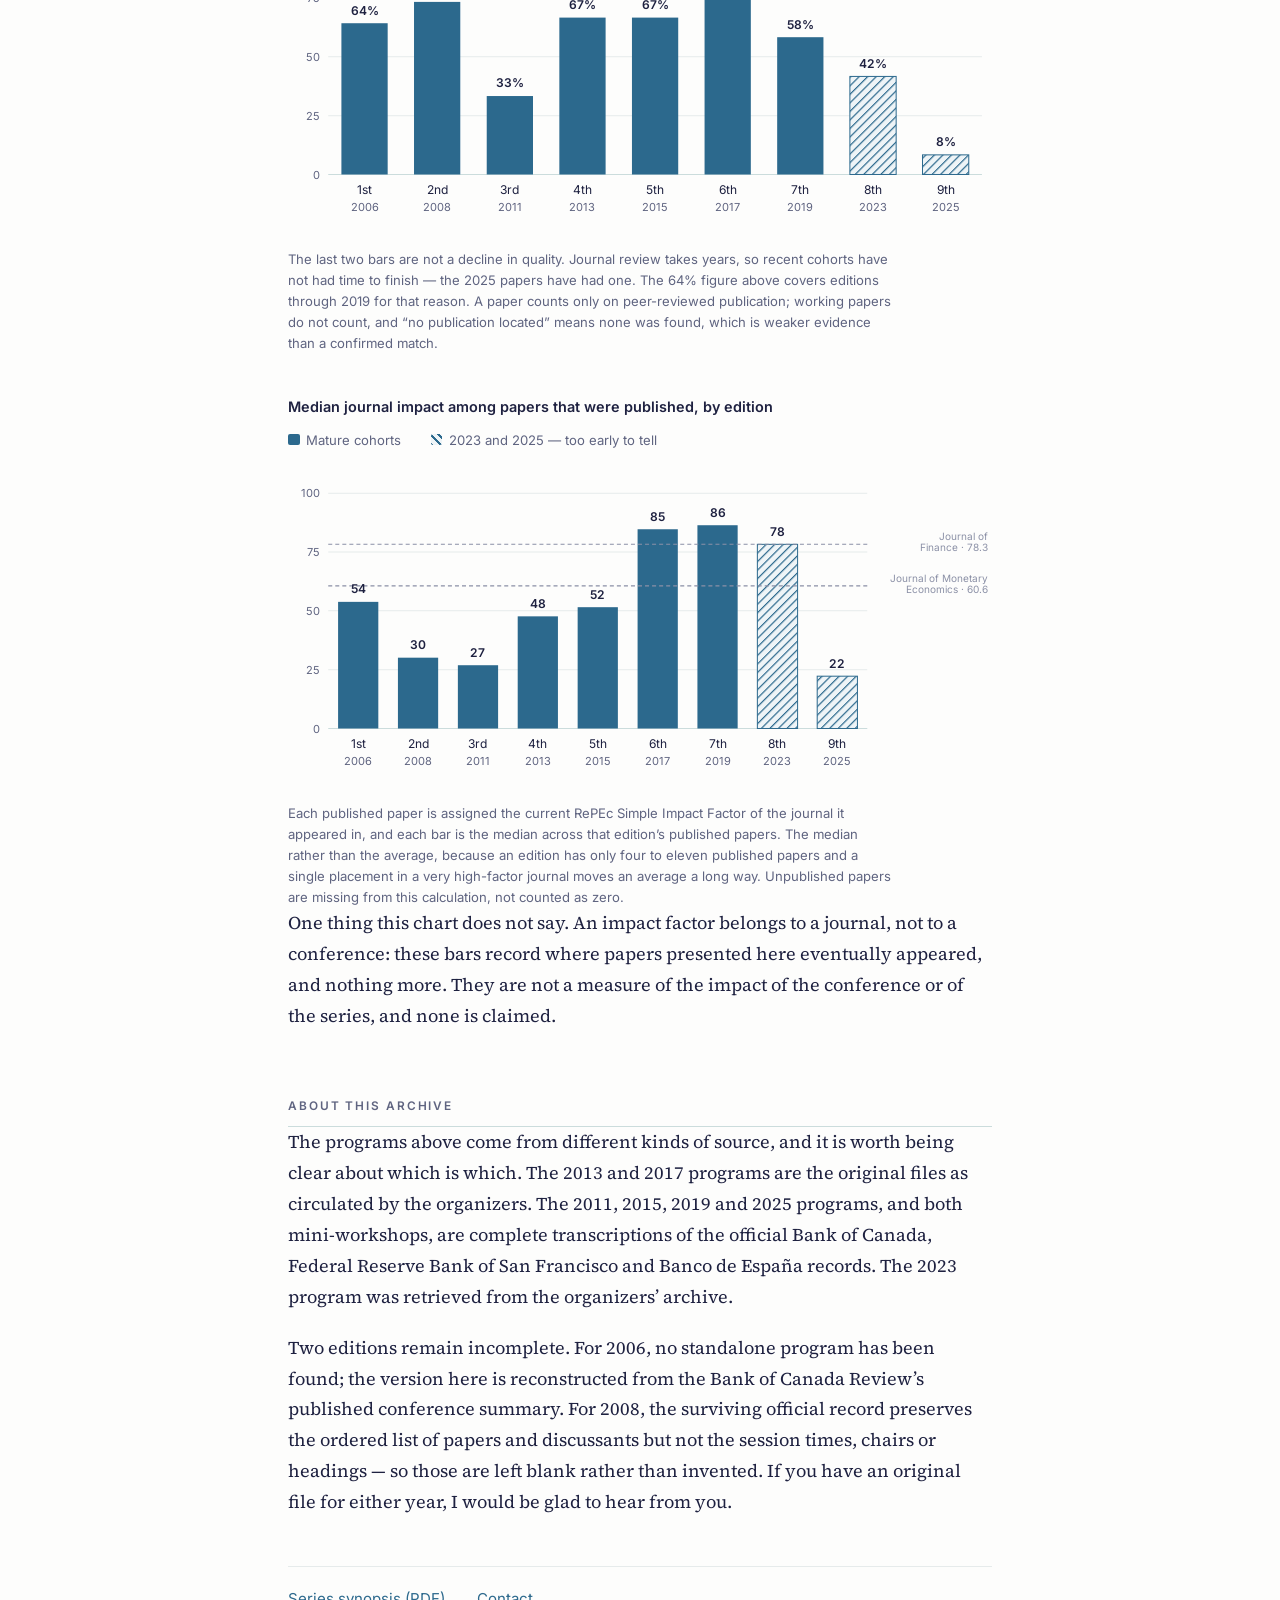
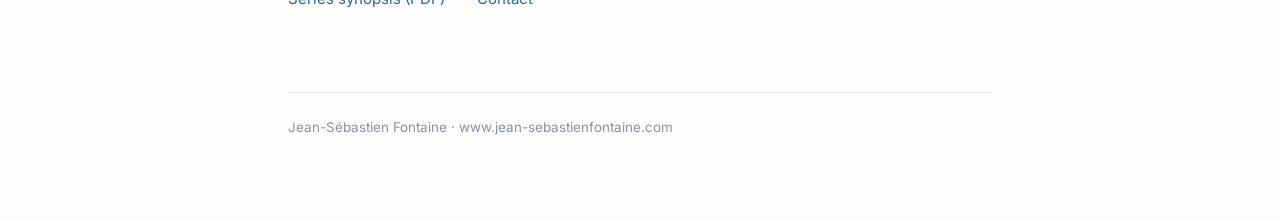
==== commit cac7b289: "Update the conference page." ====
--- a/conferences.html
+++ b/conferences.html
@@ -27,7 +27,9 @@
     <p class="lede">
       The Fixed Income Conference brings together academic researchers and central
       bankers working on how bond markets price risk and transmit monetary policy.
-      It has met roughly every two years since 2006.
+      It has met roughly every two years since 2006. The tenth meets in Chicago
+      on 29–30 April 2027; the <a href="conferences/2027-10th-call-for-papers.pdf" target="_blank" rel="noopener">call for papers</a> is open
+      until 15 December 2026.
     </p>
 
     <!-- Contents. Add a line here when you add a section; the
@@ -35,13 +37,206 @@
     <nav class="contents" aria-label="Sections on this page">
       <span class="contents-label">On this page</span>
       <ul>
+      <li><a href="#editions">Editions</a></li>
       <li><a href="#the-series">The series</a></li>
-      <li><a href="#editions">Editions</a></li>
-      <li><a href="#mini-workshops">Mini-workshops</a></li>
       <li><a href="#tracking-the-papers">Tracking the papers</a></li>
       <li><a href="#about-this-archive">About this archive</a></li>
       </ul>
     </nav>
+
+    <!-- ============================================================
+         EDITIONS — newest first.
+         To add the next one: copy the top <li class="paper"> block,
+         paste it above the others, and change the words. Put the
+         program PDF in the conferences/ folder and point the link at it.
+         ============================================================ -->
+    <h2 class="section" id="editions">Editions</h2>
+    <p class="lede">
+      Newest first. The two short online meetings held during the pandemic
+      appear in sequence but are not numbered editions.
+    </p>
+    <ul class="papers">
+
+      <li class="paper">
+        <span class="title">10th Conference on Fixed Income Markets</span>
+        <span class="meta">
+          29–30 April 2027 · Federal Reserve Bank of Chicago &nbsp;<span class="status">Forthcoming</span>
+        </span>
+        <span class="blurb">
+          Papers and detailed abstracts are invited by 15 December 2026. Keynotes
+          by Hanno Lustig and Roberto Perli.
+        </span>
+        <span class="actions">
+          <a href="conferences/2027-10th-call-for-papers.pdf" target="_blank" rel="noopener">Call for papers (PDF)</a>
+        </span>
+      </li>
+
+      <li class="paper">
+        <span class="title">9th Conference on Fixed Income Markets</span>
+        <span class="meta">22–23 May 2025 · Federal Reserve Bank of San Francisco</span>
+        <span class="blurb">
+          Dealer and intermediary constraints throughout: primary-dealer balance
+          sheets, reaching for duration and leverage in the Treasury market,
+          granular Treasury demand systems, and the long-run level of real rates.
+          Keynote by Annette Vissing-Jørgensen on balance-sheet policy above the
+          effective lower bound.
+        </span>
+        <span class="actions">
+          <a href="conferences/2025-9th-program.pdf" target="_blank" rel="noopener">Program (PDF)</a>
+        </span>
+      </li>
+
+      <li class="paper">
+        <span class="title">8th Conference on Fixed Income Markets</span>
+        <span class="meta">25–26 May 2023 · Bank of Canada, Ottawa</span>
+        <span class="blurb">
+          The first in-person meeting after the pandemic: government debt
+          management and inflation, the benchmark greenium, swap spreads,
+          safe-asset scarcity and convenience yields around the world. Keynote by
+          Anna Cieslak.
+        </span>
+        <span class="actions">
+          <a href="conferences/2023-8th-program.pdf" target="_blank" rel="noopener">Program (PDF)</a>
+        </span>
+      </li>
+
+      <li class="paper">
+        <span class="title">Advances in Fixed Income and Macro-Finance Research</span>
+        <span class="meta">Virtual mini-workshop · 12 May 2022 · Bank of Canada and Federal Reserve Bank of San Francisco</span>
+        <span class="blurb">
+          The reserve supply channel of unconventional monetary policy, segmented
+          arbitrage, and the maturity structure of public debt.
+        </span>
+        <span class="actions">
+          <a href="conferences/2022-miniworkshop-program.pdf" target="_blank" rel="noopener">Program (PDF)</a>
+        </span>
+      </li>
+
+      <li class="paper">
+        <span class="title">Advances in Fixed Income and Macro-Finance Research</span>
+        <span class="meta">Online workshop · 14 May 2021 · Bank of Canada and Federal Reserve Bank of San Francisco</span>
+        <span class="blurb">
+          Time-varying risk aversion and the Fed, what moves Treasury yields, and
+          macroeconomic news in asset pricing.
+        </span>
+        <span class="actions">
+          <a href="conferences/2021-workshop-program.pdf" target="_blank" rel="noopener">Program (PDF)</a>
+        </span>
+      </li>
+
+      <li class="paper">
+        <span class="title">7th Conference on Fixed Income Markets</span>
+        <span class="meta">17–18 October 2019 · Federal Reserve Bank of San Francisco</span>
+        <span class="blurb">
+          The modern agenda arrives fully formed: safe assets, supply and demand
+          for government debt, financial intermediation, repo markets and
+          quantitative easing, and international bond and currency markets. Dinner
+          keynote by Darrell Duffie.
+        </span>
+        <span class="actions">
+          <a href="conferences/2019-7th-program.pdf" target="_blank" rel="noopener">Program (PDF)</a>
+        </span>
+      </li>
+
+      <li class="paper">
+        <span class="title">6th Conference on Fixed Income Markets</span>
+        <span class="meta">
+          17–18 August 2017 · Simon Fraser University, Vancouver<br>
+          <span class="venue">Advances in Fixed Income and Macro-Finance Research</span>
+        </span>
+        <span class="blurb">
+          Central bank communication and the channels of quantitative easing,
+          alongside <span class="venue">Interest Rates Under Falling Stars</span> —
+          the trend-decline literature arriving in the series. Keynote by Tobias
+          Adrian of the International Monetary Fund.
+        </span>
+        <span class="actions">
+          <a href="conferences/2017-6th-program.pdf" target="_blank" rel="noopener">Program (PDF)</a>
+        </span>
+      </li>
+
+      <li class="paper">
+        <span class="title">5th Conference on Fixed Income Markets</span>
+        <span class="meta">
+          5–6 November 2015 · Federal Reserve Bank of San Francisco<br>
+          <span class="venue">Recent Advances in Fixed Income Research and Implications for Monetary Policy</span>
+        </span>
+        <span class="blurb">
+          The first edition hosted by the San Francisco Fed: quantitative easing
+          and central bank reserves, macro risks in the yield curve, and the first
+          sustained attention to financial stability — reaching for yield, and repo
+          collateral. Dinner keynote by Athanasios Orphanides.
+        </span>
+        <span class="actions">
+          <a href="conferences/2015-5th-program.pdf" target="_blank" rel="noopener">Program (PDF)</a>
+        </span>
+      </li>
+
+      <li class="paper">
+        <span class="title">4th Conference on Fixed Income Markets</span>
+        <span class="meta">
+          2–3 May 2013 · Bank of Canada, Ottawa<br>
+          <span class="venue">Advances on Fixed Income Modelling</span>
+        </span>
+        <span class="blurb">
+          Monetary-policy expectations at the zero lower bound, bond pricing in
+          DSGE models, and a strong methodological strand on linear estimation of
+          dynamic term-structure models. Luncheon addresses by Gregory Duffee and
+          James Hamilton.
+        </span>
+        <span class="actions">
+          <a href="conferences/2013-4th-program.pdf" target="_blank" rel="noopener">Program (PDF)</a>
+        </span>
+      </li>
+
+      <li class="paper">
+        <span class="title">3rd Conference on Fixed Income Markets</span>
+        <span class="meta">
+          4–5 July 2011 · Banco de España, Madrid<br>
+          <span class="venue">Workshop on Advances in Fixed Income Modeling</span>
+        </span>
+        <span class="blurb">
+          The first event held outside Canada, run jointly with the Banco de España
+          during the euro-area sovereign debt crisis: inflation expectations,
+          sovereign bond and CDS pricing, international term-structure models, and
+          a closing panel on using these models for central bank policy advice.
+        </span>
+        <span class="actions">
+          <a href="conferences/2011-3rd-program.pdf" target="_blank" rel="noopener">Program (PDF)</a>
+        </span>
+      </li>
+
+      <li class="paper">
+        <span class="title">2nd Conference on Fixed Income Markets</span>
+        <span class="meta">12 September 2008 · Bank of Canada, Ottawa</span>
+        <span class="blurb">
+          Held on the Friday before the Lehman Brothers weekend: term premium
+          dynamics and the Taylor rule, bond supply and excess returns, the
+          countercyclicality of bond premia — and, on the same agenda, subprime
+          home equity derivatives, residential mortgage credit derivatives and a
+          paper titled <span class="venue">A Black Swan in the Money Market</span>.
+        </span>
+        <span class="actions">
+          <a href="conferences/2008-2nd-program.pdf" target="_blank" rel="noopener">Program (PDF)</a>
+        </span>
+      </li>
+
+      <li class="paper">
+        <span class="title">1st Conference on Fixed Income Markets</span>
+        <span class="meta">3–4 May 2006 · Bank of Canada, Ottawa</span>
+        <span class="blurb">
+          Where the series started: transaction costs and liquidity in corporate and
+          government bond markets, price discovery between cash and futures, jumps
+          and volatility in the term structure, and the first multi-country
+          term-structure models. John Kuszczak Memorial Lecture by Kenneth
+          Singleton.
+        </span>
+        <span class="actions">
+          <a href="conferences/2006-1st-program.pdf" target="_blank" rel="noopener">Program (PDF)</a>
+        </span>
+      </li>
+
+    </ul>
 
     <!-- ============================================================
          THE SERIES
@@ -63,208 +258,6 @@
       Canada, the Federal Reserve Bank of San Francisco and the Federal Reserve
       Bank of Chicago.
     </p>
-
-    <!-- ============================================================
-         EDITIONS — newest first.
-         To add the next one: copy the top <li class="paper"> block,
-         paste it above the others, and change the words. Put the
-         program PDF in the conferences/ folder and point the link at it.
-         ============================================================ -->
-    <h2 class="section" id="editions">Editions</h2>
-    <ul class="papers">
-
-      <li class="paper">
-        <span class="title">10th Conference on Fixed Income Markets</span>
-        <span class="meta">
-          29–30 April 2027 · Federal Reserve Bank of Chicago &nbsp;<span class="status">Forthcoming</span>
-        </span>
-        <span class="blurb">
-          Papers and detailed abstracts are invited by 15 December 2026. Keynotes
-          by Hanno Lustig and Roberto Perli.
-        </span>
-        <span class="actions">
-          <a href="conferences/2027-10th-call-for-papers.pdf" target="_blank" rel="noopener">Call for papers (PDF)</a>
-        </span>
-      </li>
-
-      <li class="paper">
-        <span class="title">9th Conference on Fixed Income Markets</span>
-        <span class="meta">22–23 May 2025 · Federal Reserve Bank of San Francisco</span>
-        <span class="blurb">
-          Dealer and intermediary constraints throughout: primary-dealer balance
-          sheets, reaching for duration and leverage in the Treasury market,
-          granular Treasury demand systems, and the long-run level of real rates.
-          Keynote by Annette Vissing-Jørgensen on balance-sheet policy above the
-          effective lower bound.
-        </span>
-        <span class="actions">
-          <a href="conferences/2025-9th-program.pdf" target="_blank" rel="noopener">Program (PDF)</a>
-        </span>
-      </li>
-
-      <li class="paper">
-        <span class="title">8th Conference on Fixed Income Markets</span>
-        <span class="meta">25–26 May 2023 · Bank of Canada, Ottawa</span>
-        <span class="blurb">
-          The first in-person meeting after the pandemic: government debt
-          management and inflation, the benchmark greenium, swap spreads,
-          safe-asset scarcity and convenience yields around the world. Keynote by
-          Anna Cieslak.
-        </span>
-        <span class="actions">
-          <a href="conferences/2023-8th-program.pdf" target="_blank" rel="noopener">Program (PDF)</a>
-        </span>
-      </li>
-
-      <li class="paper">
-        <span class="title">7th Conference on Fixed Income Markets</span>
-        <span class="meta">17–18 October 2019 · Federal Reserve Bank of San Francisco</span>
-        <span class="blurb">
-          The modern agenda arrives fully formed: safe assets, supply and demand
-          for government debt, financial intermediation, repo markets and
-          quantitative easing, and international bond and currency markets. Dinner
-          keynote by Darrell Duffie.
-        </span>
-        <span class="actions">
-          <a href="conferences/2019-7th-program.pdf" target="_blank" rel="noopener">Program (PDF)</a>
-        </span>
-      </li>
-
-      <li class="paper">
-        <span class="title">6th Conference on Fixed Income Markets</span>
-        <span class="meta">
-          17–18 August 2017 · Simon Fraser University, Vancouver<br>
-          <span class="venue">Advances in Fixed Income and Macro-Finance Research</span>
-        </span>
-        <span class="blurb">
-          Central bank communication and the channels of quantitative easing,
-          alongside <span class="venue">Interest Rates Under Falling Stars</span> —
-          the trend-decline literature arriving in the series. Keynote by Tobias
-          Adrian of the International Monetary Fund.
-        </span>
-        <span class="actions">
-          <a href="conferences/2017-6th-program.pdf" target="_blank" rel="noopener">Program (PDF)</a>
-        </span>
-      </li>
-
-      <li class="paper">
-        <span class="title">5th Conference on Fixed Income Markets</span>
-        <span class="meta">
-          5–6 November 2015 · Federal Reserve Bank of San Francisco<br>
-          <span class="venue">Recent Advances in Fixed Income Research and Implications for Monetary Policy</span>
-        </span>
-        <span class="blurb">
-          The first edition hosted by the San Francisco Fed: quantitative easing
-          and central bank reserves, macro risks in the yield curve, and the first
-          sustained attention to financial stability — reaching for yield, and repo
-          collateral. Dinner keynote by Athanasios Orphanides.
-        </span>
-        <span class="actions">
-          <a href="conferences/2015-5th-program.pdf" target="_blank" rel="noopener">Program (PDF)</a>
-        </span>
-      </li>
-
-      <li class="paper">
-        <span class="title">4th Conference on Fixed Income Markets</span>
-        <span class="meta">
-          2–3 May 2013 · Bank of Canada, Ottawa<br>
-          <span class="venue">Advances on Fixed Income Modelling</span>
-        </span>
-        <span class="blurb">
-          Monetary-policy expectations at the zero lower bound, bond pricing in
-          DSGE models, and a strong methodological strand on linear estimation of
-          dynamic term-structure models. Luncheon addresses by Gregory Duffee and
-          James Hamilton.
-        </span>
-        <span class="actions">
-          <a href="conferences/2013-4th-program.pdf" target="_blank" rel="noopener">Program (PDF)</a>
-        </span>
-      </li>
-
-      <li class="paper">
-        <span class="title">3rd Conference on Fixed Income Markets</span>
-        <span class="meta">
-          4–5 July 2011 · Banco de España, Madrid<br>
-          <span class="venue">Workshop on Advances in Fixed Income Modeling</span>
-        </span>
-        <span class="blurb">
-          The first event held outside Canada, run jointly with the Banco de España
-          during the euro-area sovereign debt crisis: inflation expectations,
-          sovereign bond and CDS pricing, international term-structure models, and
-          a closing panel on using these models for central bank policy advice.
-        </span>
-        <span class="actions">
-          <a href="conferences/2011-3rd-program.pdf" target="_blank" rel="noopener">Program (PDF)</a>
-        </span>
-      </li>
-
-      <li class="paper">
-        <span class="title">2nd Conference on Fixed Income Markets</span>
-        <span class="meta">12 September 2008 · Bank of Canada, Ottawa</span>
-        <span class="blurb">
-          Held on the Friday before the Lehman Brothers weekend: term premium
-          dynamics and the Taylor rule, bond supply and excess returns, the
-          countercyclicality of bond premia — and, on the same agenda, subprime
-          home equity derivatives, residential mortgage credit derivatives and a
-          paper titled <span class="venue">A Black Swan in the Money Market</span>.
-        </span>
-        <span class="actions">
-          <a href="conferences/2008-2nd-program.pdf" target="_blank" rel="noopener">Program (PDF)</a>
-        </span>
-      </li>
-
-      <li class="paper">
-        <span class="title">1st Conference on Fixed Income Markets</span>
-        <span class="meta">3–4 May 2006 · Bank of Canada, Ottawa</span>
-        <span class="blurb">
-          Where the series started: transaction costs and liquidity in corporate and
-          government bond markets, price discovery between cash and futures, jumps
-          and volatility in the term structure, and the first multi-country
-          term-structure models. John Kuszczak Memorial Lecture by Kenneth
-          Singleton.
-        </span>
-        <span class="actions">
-          <a href="conferences/2006-1st-program.pdf" target="_blank" rel="noopener">Program (PDF)</a>
-        </span>
-      </li>
-
-    </ul>
-
-    <!-- ============================================================
-         MINI-WORKSHOPS
-         ============================================================ -->
-    <h2 class="section" id="mini-workshops">Mini-workshops</h2>
-    <p class="lede">
-      Two short online meetings kept the series going through the pandemic. They
-      are not counted as numbered editions.
-    </p>
-    <ul class="papers compact">
-
-      <li class="paper">
-        <span class="title">Advances in Fixed Income and Macro-Finance Research</span>
-        <span class="meta">
-          Virtual mini-workshop · 12 May 2022 · Bank of Canada and Federal Reserve Bank of San Francisco<br>
-          The reserve supply channel of unconventional monetary policy, segmented
-          arbitrage, and the maturity structure of public debt.
-        </span>
-        <span class="actions">
-          <a href="conferences/2022-miniworkshop-program.pdf" target="_blank" rel="noopener">Program (PDF)</a>
-        </span>
-      </li>
-
-      <li class="paper">
-        <span class="title">Advances in Fixed Income and Macro-Finance Research</span>
-        <span class="meta">
-          Online workshop · 14 May 2021 · Bank of Canada and Federal Reserve Bank of San Francisco<br>
-          Time-varying risk aversion and the Fed, what moves Treasury yields, and
-          macroeconomic news in asset pricing.
-        </span>
-        <span class="actions">
-          <a href="conferences/2021-workshop-program.pdf" target="_blank" rel="noopener">Program (PDF)</a>
-        </span>
-      </li>
-
-    </ul>
 
     <!-- ============================================================
          TRACKING THE PAPERS
